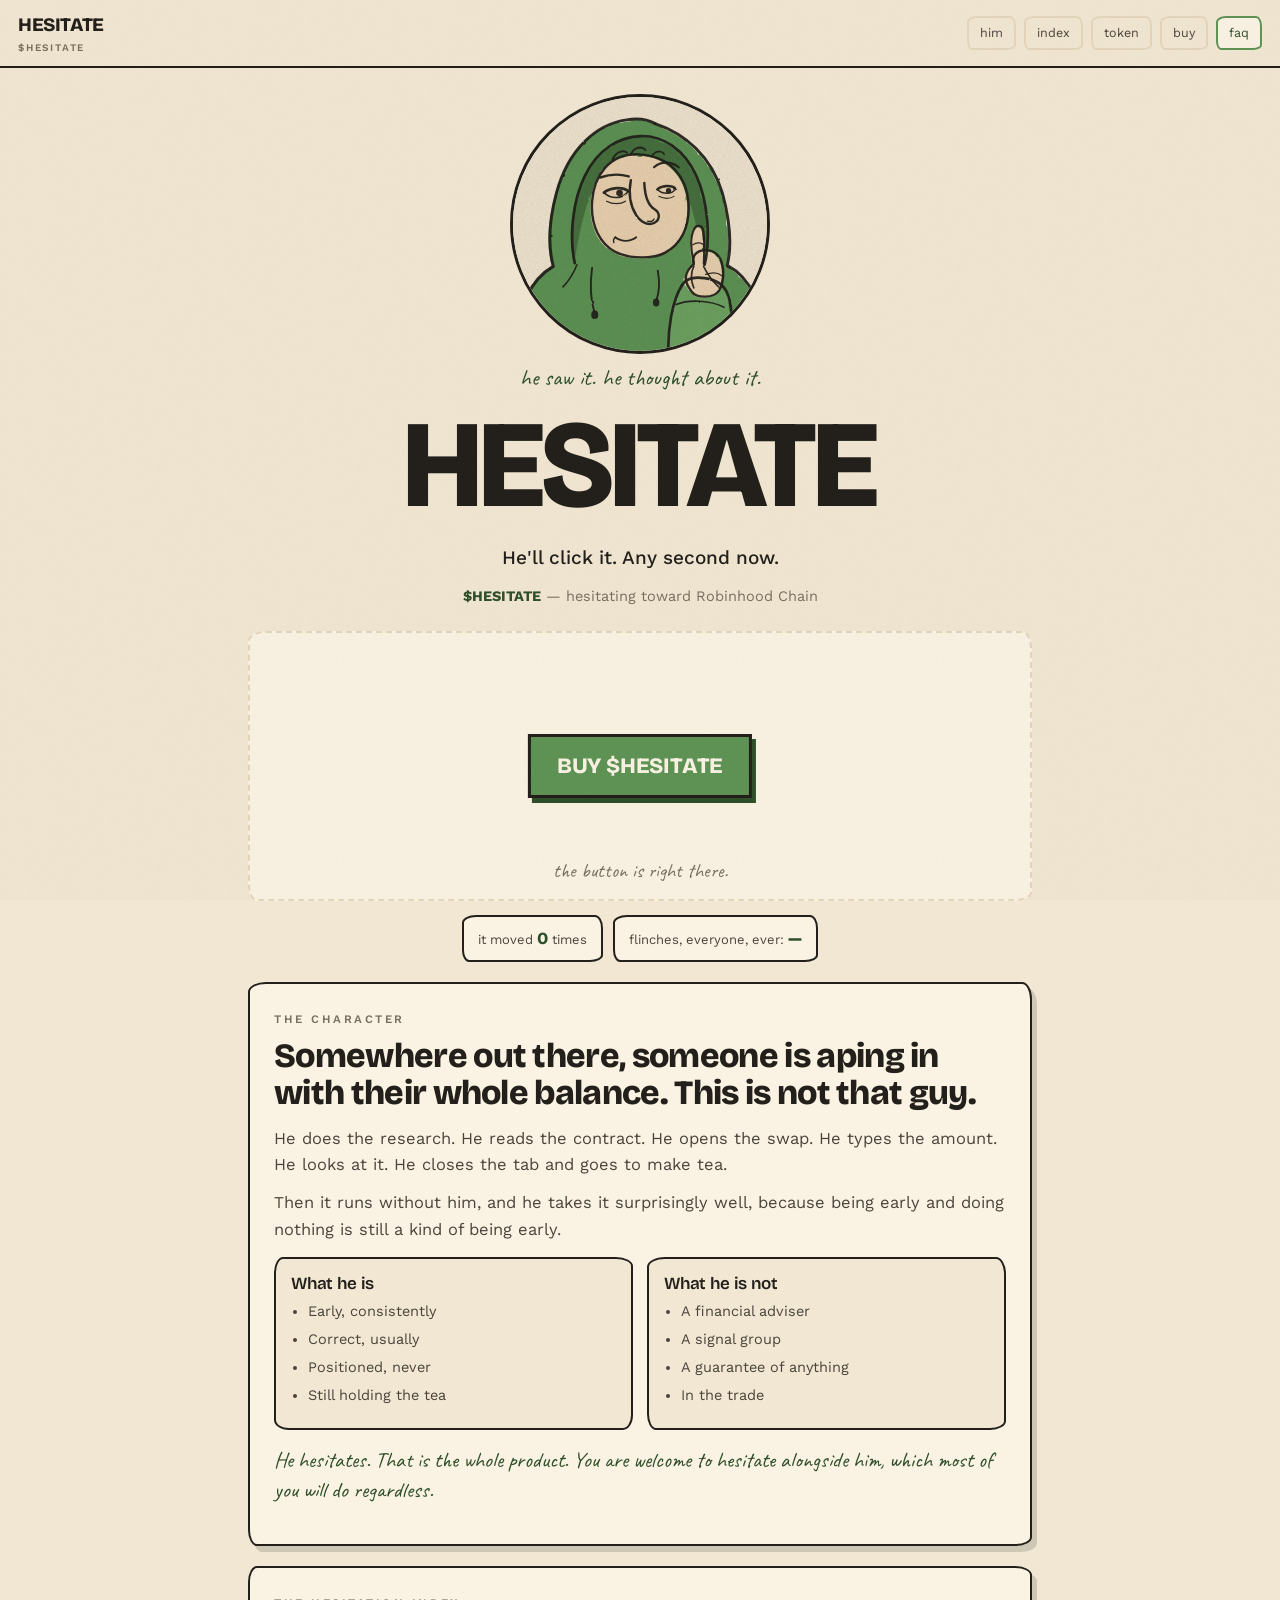
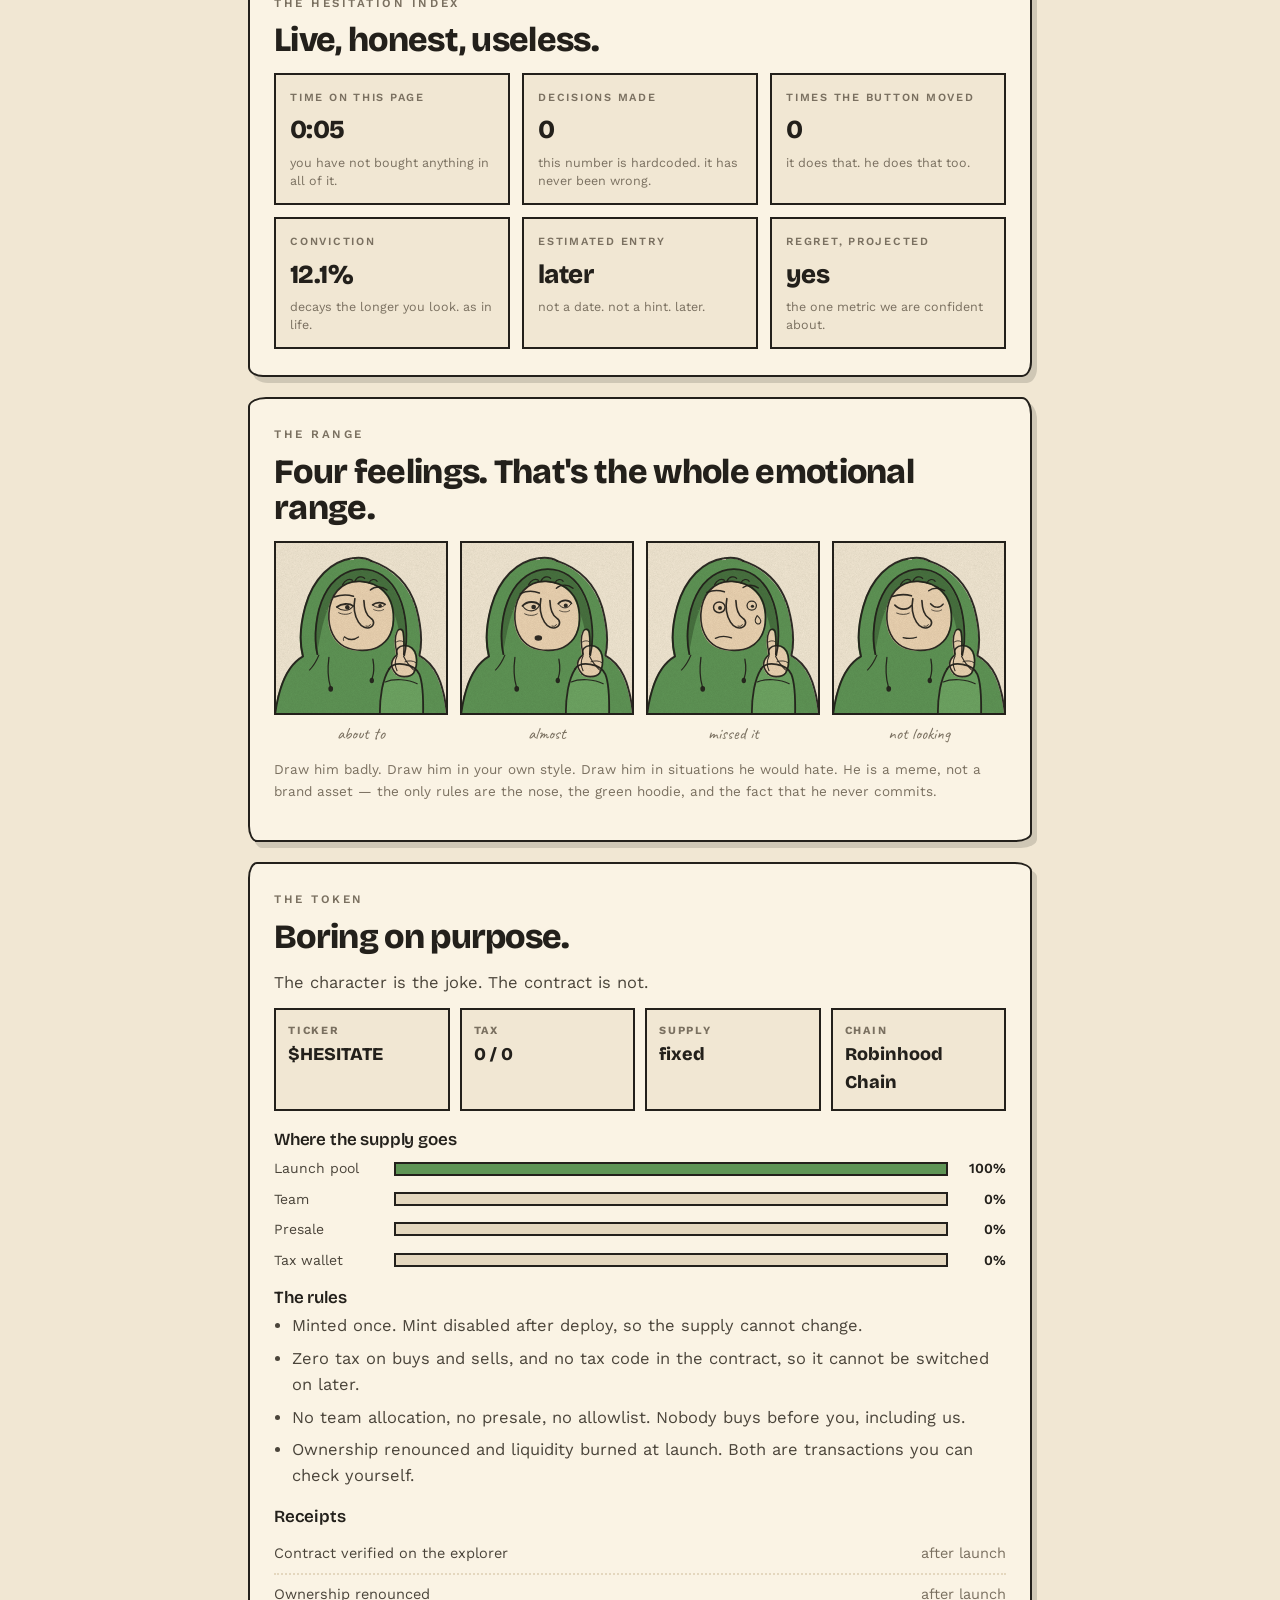
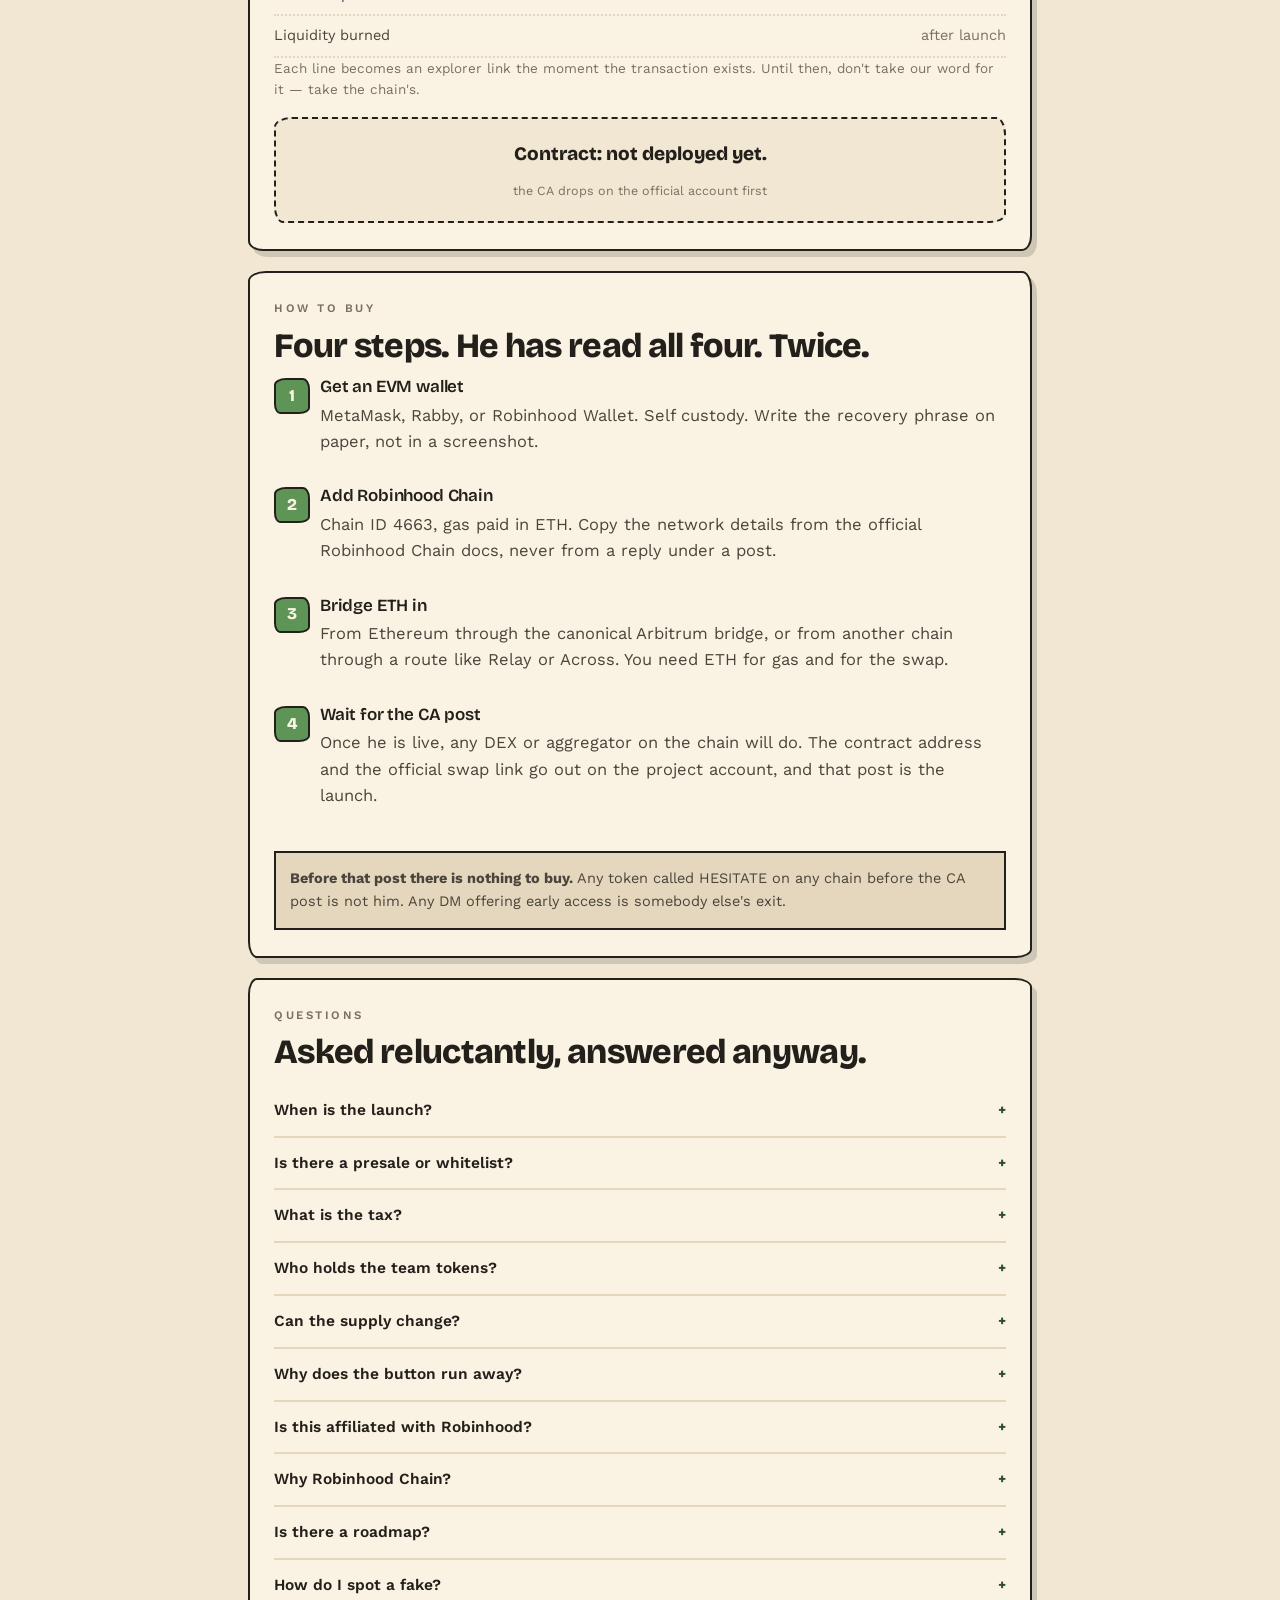
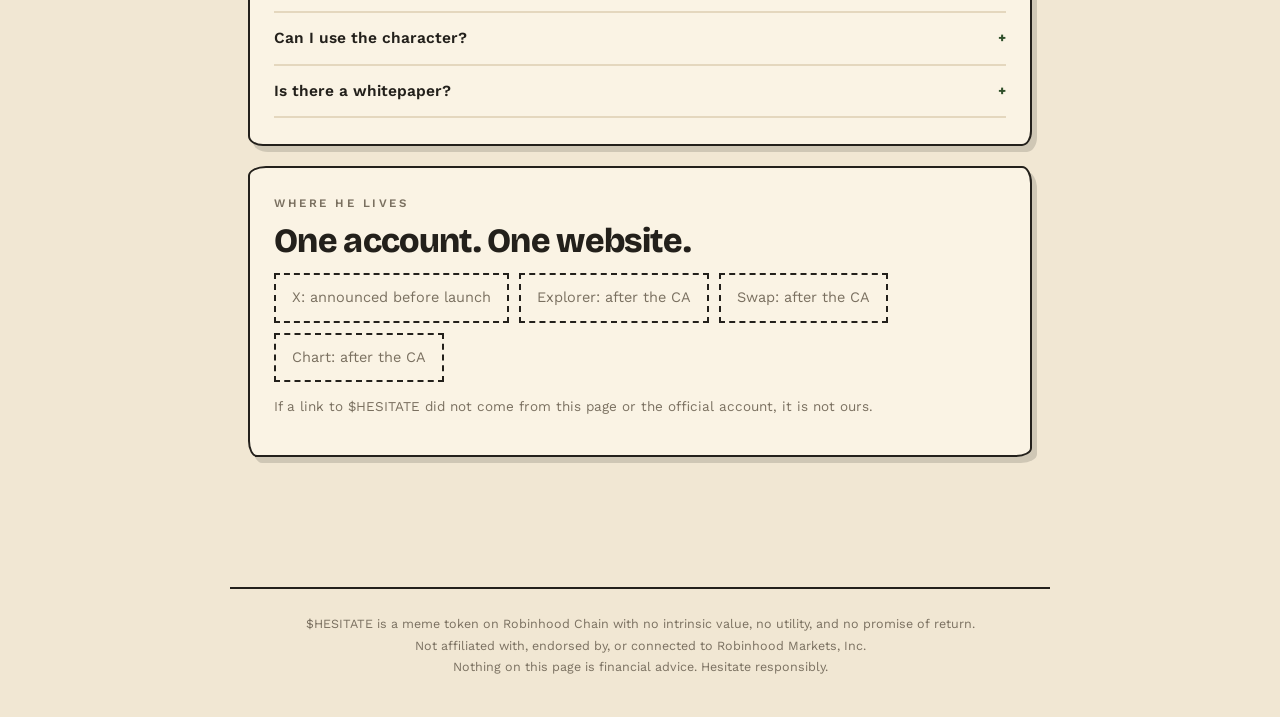
==== hesitate/index.html @ 6f4c3c9c "Add HESITATE: original mascot, visual standard, and site Builds the HESITATE project under hesitate/" ====
<!doctype html>
<html lang="en">
<head>
<meta charset="utf-8">
<meta name="viewport" content="width=device-width,initial-scale=1,viewport-fit=cover">
<title>HESITATE — he'll click it. any second now.</title>
<meta name="description" content="$HESITATE. He saw it. He thought about it. He did not click. A meme token hesitating toward Robinhood Chain. Fixed supply, zero tax, no team wallet.">
<meta property="og:title" content="HESITATE — he'll click it. any second now.">
<meta property="og:description" content="He saw it. He thought about it. He did not click. $HESITATE, hesitating toward Robinhood Chain.">
<meta property="og:type" content="website">
<meta property="og:image" content="og.png">
<meta property="og:image:width" content="1200">
<meta property="og:image:height" content="630">
<meta name="twitter:card" content="summary_large_image">
<meta name="theme-color" content="#F1E7D3">
<link rel="icon" type="image/svg+xml" href="mascot/hesitate-head.svg">
<link rel="preconnect" href="https://fonts.googleapis.com">
<link rel="preconnect" href="https://fonts.gstatic.com" crossorigin>
<link href="https://fonts.googleapis.com/css2?family=Bricolage+Grotesque:opsz,wght@12..96,600;12..96,800&family=Caveat:wght@500;600&family=Work+Sans:ital,wght@0,400;0,500;0,600;1,400&display=swap" rel="stylesheet">
<style>
/* ---- tokens: keep in sync with brand/tokens.css ---- */
:root{
  --paper:#F1E7D3; --paper-2:#FAF3E4; --paper-3:#E4D7BE;
  --ink:#23201B; --ink-2:#4A443A; --ink-3:#7A7060;
  --green:#5E9455; --green-2:#6DA462; --green-d:#47713F; --green-x:#2F4F2A;
  --skin:#EBD3B2;
  --display:'Bricolage Grotesque','Archivo Black',system-ui,sans-serif;
  --body:'Work Sans',system-ui,-apple-system,sans-serif;
  --hand:'Caveat',ui-rounded,cursive;
}
*{box-sizing:border-box}
html{background:var(--paper);scroll-behavior:smooth;overflow-x:clip}
body{margin:0;background:var(--paper);color:var(--ink-2);
  font:16.5px/1.6 var(--body);-webkit-font-smoothing:antialiased;overflow-x:clip;
  -webkit-tap-highlight-color:transparent}

/* the grain. one element, multiply, never in the way. */
.grain{position:fixed;inset:0;z-index:99;pointer-events:none;opacity:.5;mix-blend-mode:multiply;
  background-image:url("data:image/svg+xml,%3Csvg xmlns='http://www.w3.org/2000/svg' width='200' height='200'%3E%3Cfilter id='n'%3E%3CfeTurbulence type='fractalNoise' baseFrequency='.9' numOctaves='4'/%3E%3CfeColorMatrix values='0 0 0 0 .32 0 0 0 0 .26 0 0 0 0 .17 0 0 0 .12 0'/%3E%3C/filter%3E%3Crect width='100%25' height='100%25' filter='url(%23n)'/%3E%3C/svg%3E")}

/* corners are drawn slightly wrong on purpose. */
.wonky{border-radius:18px 10px 16px 9px / 10px 17px 9px 16px}
.wonky-2{border-radius:9px 17px 10px 15px / 16px 9px 15px 10px}

main{max-width:820px;margin:0 auto;padding:0 18px 80px}

h1,h2,h3{font-family:var(--display);color:var(--ink);margin:0;line-height:1.08;font-weight:800}
h1{font-size:clamp(56px,15vw,124px);letter-spacing:-.03em}
h2{font-size:clamp(24px,4.6vw,34px);letter-spacing:-.02em;margin-bottom:14px}
h3{font-size:17px;letter-spacing:-.01em;font-weight:600;margin-bottom:6px}
p{margin:0 0 12px}
a{color:var(--green-x)}

.card{background:var(--paper-2);border:2.5px solid var(--ink);padding:26px 24px;margin:20px 0;
  box-shadow:5px 6px 0 rgba(35,32,27,.16)}
.label{font-family:var(--body);font-size:11.5px;letter-spacing:.22em;text-transform:uppercase;
  color:var(--ink-3);margin:0 0 10px;font-weight:600}
.hand{font-family:var(--hand);font-size:22px;color:var(--green-x);line-height:1.35}
.small{font-size:13.5px;color:var(--ink-3)}

/* ---------- nav ---------- */
.nav{position:sticky;top:0;z-index:50;background:rgba(241,231,211,.93);backdrop-filter:blur(7px);
  border-bottom:2.5px solid var(--ink);display:flex;align-items:center;gap:14px;
  padding:10px 18px;overflow-x:auto;scrollbar-width:none}
.nav::-webkit-scrollbar{display:none}
.brand{font-family:var(--display);font-weight:800;color:var(--ink);text-decoration:none;
  font-size:19px;letter-spacing:-.02em;white-space:nowrap}
.brand small{display:block;font-family:var(--body);font-size:10px;letter-spacing:.18em;color:var(--ink-3);font-weight:600}
.nav .chips{display:flex;gap:8px;margin-left:auto}
.nav .chips a{font-size:12.5px;text-decoration:none;color:var(--ink-2);border:2px solid var(--paper-3);
  padding:5px 11px;white-space:nowrap;border-radius:10px 6px 9px 5px / 6px 10px 5px 9px}
.nav .chips a:hover,.nav .chips a.on{border-color:var(--green);color:var(--green-x);background:var(--paper-2)}

/* ---------- hero ---------- */
.hero{text-align:center;padding-top:26px}
.face{width:min(260px,58vw);height:auto;aspect-ratio:1;margin:0 auto 6px;display:block;
  border:3px solid var(--ink);border-radius:50%;background:var(--paper-2)}
.kicker{font-family:var(--hand);font-size:23px;color:var(--green-x);margin-bottom:2px}
.tagline{font-size:19px;color:var(--ink);margin-top:10px;font-weight:500}
.chain{font-size:14.5px;color:var(--ink-3);margin-top:4px}
.chain b{color:var(--green-x)}

/* ---------- the stage: where the button runs away ---------- */
.stage{position:relative;height:270px;margin:22px 0 4px;border:2.5px dashed var(--paper-3);
  background:var(--paper-2);overflow:hidden;touch-action:manipulation}
.stage.settled{border-style:solid;border-color:var(--green)}
.buy{position:absolute;left:50%;top:50%;transform:translate(-50%,-50%);
  font-family:var(--display);font-weight:800;font-size:clamp(17px,4.4vw,22px);letter-spacing:-.01em;
  background:var(--green);color:var(--paper-2);border:3px solid var(--ink);
  padding:16px 26px;cursor:pointer;white-space:nowrap;
  box-shadow:4px 5px 0 var(--green-x);
  transition:left .19s cubic-bezier(.3,1.5,.5,1),top .19s cubic-bezier(.3,1.5,.5,1),
             transform .19s cubic-bezier(.3,1.5,.5,1),background .2s}
.buy:focus-visible{outline:3px solid var(--ink);outline-offset:4px}
.stage.moved .buy{transform:none}
.buy.tired{background:var(--paper-3);color:var(--ink);box-shadow:4px 5px 0 rgba(35,32,27,.28);cursor:pointer}
.stage .ghost{position:absolute;inset:auto 0 12px;text-align:center;font-family:var(--hand);
  font-size:20px;color:var(--ink-3);pointer-events:none;padding:0 14px}

.payoff{display:none;border:2.5px solid var(--green);background:var(--paper-2);padding:20px;margin-top:14px}
.payoff.on{display:block}
.payoff b{color:var(--green-x)}

.counters{display:flex;flex-wrap:wrap;gap:10px;justify-content:center;margin-top:14px}
.pill{border:2.5px solid var(--ink);background:var(--paper-2);padding:8px 14px;font-size:13px;
  border-radius:14px 8px 13px 7px / 8px 13px 7px 12px}
.pill b{font-family:var(--display);font-weight:800;color:var(--green-x);font-size:17px}

/* ---------- boxes / stats ---------- */
.two{display:grid;grid-template-columns:1fr 1fr;gap:14px;margin-top:14px}
.box{border:2.5px solid var(--ink);background:var(--paper);padding:16px 15px}
.box ul{margin:0;padding-left:17px}
.box li{margin:5px 0;font-size:14.5px}

.stats{display:grid;grid-template-columns:repeat(auto-fit,minmax(190px,1fr));gap:12px;margin-top:14px}
.stat{border:2.5px solid var(--ink);background:var(--paper);padding:14px}
.stat .k{font-size:11px;letter-spacing:.16em;text-transform:uppercase;color:var(--ink-3);font-weight:600}
.stat .v{font-family:var(--display);font-weight:800;font-size:26px;color:var(--ink);margin:3px 0;letter-spacing:-.02em}
.stat .s{font-size:12.5px;color:var(--ink-3);line-height:1.4}

/* ---------- token ---------- */
.facts{display:grid;grid-template-columns:repeat(auto-fit,minmax(150px,1fr));gap:10px;margin:12px 0 20px}
.facts div{border:2.5px solid var(--ink);background:var(--paper);padding:12px}
.facts b{display:block;font-size:11px;letter-spacing:.16em;text-transform:uppercase;color:var(--ink-3)}
.facts span{font-family:var(--display);font-weight:800;color:var(--ink);font-size:18px}
.dist .row{display:grid;grid-template-columns:110px 1fr 48px;align-items:center;gap:10px;margin:8px 0;font-size:14px}
.dist .bar{height:14px;background:var(--paper-3);border:2px solid var(--ink)}
.dist .bar i{display:block;height:100%;background:var(--green)}
.dist .p{text-align:right;font-weight:600;color:var(--ink)}
.rules{margin:0;padding-left:18px}
.rules li{margin:6px 0}
.receipts{list-style:none;margin:8px 0 0;padding:0}
.receipts li{display:flex;justify-content:space-between;gap:12px;border-bottom:2px dotted var(--paper-3);
  padding:8px 0;font-size:14.5px}
.receipts em{font-style:normal;color:var(--ink-3);white-space:nowrap}

.cabox{border:2.5px dashed var(--ink);background:var(--paper);padding:20px;text-align:center;margin-top:16px}
.cabox .big{font-family:var(--display);font-weight:800;font-size:19px;color:var(--ink)}
.cabox .addr{font-family:ui-monospace,monospace;font-size:13px;word-break:break-all;margin-top:8px;display:none}
.cabtns{display:flex;gap:10px;justify-content:center;flex-wrap:wrap;margin-top:14px;display:none}
.mono{font-size:12.5px;color:var(--ink-3);margin-top:12px}

.btn{display:inline-block;border:2.5px solid var(--ink);padding:11px 18px;text-decoration:none;
  font-weight:600;font-size:14.5px;cursor:pointer;font-family:var(--body);
  box-shadow:3px 4px 0 rgba(35,32,27,.2);background:var(--paper-2);color:var(--ink)}
.btn.green{background:var(--green);color:var(--paper-2);box-shadow:3px 4px 0 var(--green-x)}
.btn:active{transform:translate(2px,2px);box-shadow:1px 2px 0 rgba(35,32,27,.2)}

.steps{counter-reset:s;list-style:none;margin:0;padding:0}
.steps li{counter-increment:s;position:relative;padding:0 0 16px 46px;margin-bottom:4px}
.steps li::before{content:counter(s);position:absolute;left:0;top:0;width:32px;height:32px;
  display:grid;place-items:center;background:var(--green);color:var(--paper-2);border:2.5px solid var(--ink);
  font-family:var(--display);font-weight:800;border-radius:12px 7px 11px 6px / 7px 11px 6px 10px}
.warn{border:2.5px solid var(--ink);background:var(--paper-3);padding:14px;font-size:14.5px;margin-top:14px}

details{border-bottom:2px solid var(--paper-3)}
summary{cursor:pointer;padding:13px 0;font-weight:600;color:var(--ink);list-style:none;font-size:15.5px}
summary::-webkit-details-marker{display:none}
summary::after{content:"+";float:right;color:var(--green-x);font-family:var(--display);font-weight:800}
details[open] summary::after{content:"\2013"}
details .a{padding:0 0 14px;font-size:14.5px}
details .a p{margin:0}

.links{display:flex;flex-wrap:wrap;gap:10px;margin-top:12px}
.link{border:2.5px solid var(--ink);background:var(--paper-2);padding:11px 16px;text-decoration:none;
  color:var(--ink);font-weight:600;font-size:14.5px}
.link.soon{border-style:dashed;color:var(--ink-3);font-weight:400}

.gallery{display:grid;grid-template-columns:repeat(auto-fit,minmax(120px,1fr));gap:12px;margin-top:14px}
.gallery figure{margin:0;text-align:center}
.gallery img{width:100%;display:block;border:2.5px solid var(--ink);background:var(--paper-2)}
.gallery figcaption{font-family:var(--hand);font-size:17px;color:var(--ink-3);margin-top:5px}

footer{border-top:2.5px solid var(--ink);padding:24px 18px 40px;text-align:center;
  font-size:12.5px;color:var(--ink-3);line-height:1.7;max-width:820px;margin:30px auto 0}

@media (max-width:560px){
  .two{grid-template-columns:1fr}
  .dist .row{grid-template-columns:88px 1fr 44px;font-size:13px}
  .stage{height:300px}
}
@media (prefers-reduced-motion:reduce){
  .buy{transition:none}
  html{scroll-behavior:auto}
}
</style>
</head>
<body>
<div class="grain" aria-hidden="true"></div>

<nav class="nav" aria-label="sections">
  <a class="brand" href="#top">HESITATE<small>$HESITATE</small></a>
  <div class="chips" id="chips">
    <a href="#him">him</a>
    <a href="#index">index</a>
    <a href="#token">token</a>
    <a href="#howto">buy</a>
    <a href="#faq">faq</a>
  </div>
</nav>

<main>

  <!-- ============ HERO ============ -->
  <section class="hero" id="top">
    <img class="face" id="face" src="mascot/hesitate.svg" width="1000" height="1000"
         alt="HESITATE, a hooded character with a long crooked nose and one finger half-raised">
    <p class="kicker">he saw it. he thought about it.</p>
    <h1>HESITATE</h1>
    <p class="tagline">He'll click it. Any second now.</p>
    <p class="chain"><b>$HESITATE</b> — hesitating toward Robinhood Chain</p>

    <div class="stage wonky" id="stage">
      <button class="buy" id="buy" type="button">BUY $HESITATE</button>
      <div class="ghost" id="ghost">the button is right there.</div>
    </div>

    <div class="counters">
      <div class="pill">it moved <b id="dodges">0</b> times</div>
      <div class="pill">flinches, everyone, ever: <b id="gcount">…</b></div>
    </div>

    <div class="payoff wonky-2" id="payoff">
      <p><b>There. You clicked it.</b></p>
      <p>Nothing happened, because there is nothing to buy yet. The contract does not exist. Neither does the presale, the allowlist, or the person in your DMs.</p>
      <p class="small" style="margin:0">The address drops on <b id="payoffHandle">the official account</b> first, and nowhere before it.</p>
    </div>
  </section>

  <!-- ============ HIM ============ -->
  <section class="card wonky" id="him">
    <p class="label">the character</p>
    <h2>Somewhere out there, someone is aping in with their whole balance. This is not that guy.</h2>
    <p>He does the research. He reads the contract. He opens the swap. He types the amount. He looks at it. He closes the tab and goes to make tea.</p>
    <p>Then it runs without him, and he takes it surprisingly well, because being early and doing nothing is still a kind of being early.</p>

    <div class="two">
      <div class="box wonky-2">
        <h3>What he is</h3>
        <ul>
          <li>Early, consistently</li>
          <li>Correct, usually</li>
          <li>Positioned, never</li>
          <li>Still holding the tea</li>
        </ul>
      </div>
      <div class="box wonky">
        <h3>What he is not</h3>
        <ul>
          <li>A financial adviser</li>
          <li>A signal group</li>
          <li>A guarantee of anything</li>
          <li>In the trade</li>
        </ul>
      </div>
    </div>
    <p class="hand" style="margin-top:16px">He hesitates. That is the whole product. You are welcome to hesitate alongside him, which most of you will do regardless.</p>
  </section>

  <!-- ============ THE INDEX ============ -->
  <section class="card wonky-2" id="index">
    <p class="label">the hesitation index</p>
    <h2>Live, honest, useless.</h2>
    <div class="stats">
      <div class="stat"><div class="k">time on this page</div><div class="v" id="tOn">0:00</div><div class="s">you have not bought anything in all of it.</div></div>
      <div class="stat"><div class="k">decisions made</div><div class="v">0</div><div class="s">this number is hardcoded. it has never been wrong.</div></div>
      <div class="stat"><div class="k">times the button moved</div><div class="v" id="tDodge">0</div><div class="s">it does that. he does that too.</div></div>
      <div class="stat"><div class="k">conviction</div><div class="v" id="tConv">12.4%</div><div class="s">decays the longer you look. as in life.</div></div>
      <div class="stat"><div class="k">estimated entry</div><div class="v">later</div><div class="s">not a date. not a hint. later.</div></div>
      <div class="stat"><div class="k">regret, projected</div><div class="v">yes</div><div class="s">the one metric we are confident about.</div></div>
    </div>
  </section>

  <!-- ============ MOODS ============ -->
  <section class="card wonky" id="moods">
    <p class="label">the range</p>
    <h2>Four feelings. That's the whole emotional range.</h2>
    <div class="gallery">
      <figure><img src="mascot/hesitate.svg" alt="HESITATE, uncertain" loading="lazy"><figcaption>about to</figcaption></figure>
      <figure><img src="mascot/hesitate-almost.svg" alt="HESITATE, almost convinced" loading="lazy"><figcaption>almost</figcaption></figure>
      <figure><img src="mascot/hesitate-missed.svg" alt="HESITATE, having missed it" loading="lazy"><figcaption>missed it</figcaption></figure>
      <figure><img src="mascot/hesitate-shut.svg" alt="HESITATE, refusing to look" loading="lazy"><figcaption>not looking</figcaption></figure>
    </div>
    <p class="small" style="margin-top:12px">Draw him badly. Draw him in your own style. Draw him in situations he would hate. He is a meme, not a brand asset — the only rules are the nose, the green hoodie, and the fact that he never commits.</p>
  </section>

  <!-- ============ TOKEN ============ -->
  <section class="card wonky-2" id="token">
    <p class="label">the token</p>
    <h2>Boring on purpose.</h2>
    <p>The character is the joke. The contract is not.</p>

    <div class="facts">
      <div><b>ticker</b><span>$HESITATE</span></div>
      <div><b>tax</b><span>0 / 0</span></div>
      <div><b>supply</b><span>fixed</span></div>
      <div><b>chain</b><span>Robinhood Chain</span></div>
    </div>

    <h3>Where the supply goes</h3>
    <div class="dist">
      <div class="row"><span class="n">Launch pool</span><div class="bar"><i style="width:100%"></i></div><span class="p">100%</span></div>
      <div class="row"><span class="n">Team</span><div class="bar"><i style="width:0"></i></div><span class="p">0%</span></div>
      <div class="row"><span class="n">Presale</span><div class="bar"><i style="width:0"></i></div><span class="p">0%</span></div>
      <div class="row"><span class="n">Tax wallet</span><div class="bar"><i style="width:0"></i></div><span class="p">0%</span></div>
    </div>

    <h3 style="margin-top:18px">The rules</h3>
    <ul class="rules">
      <li>Minted once. Mint disabled after deploy, so the supply cannot change.</li>
      <li>Zero tax on buys and sells, and no tax code in the contract, so it cannot be switched on later.</li>
      <li>No team allocation, no presale, no allowlist. Nobody buys before you, including us.</li>
      <li>Ownership renounced and liquidity burned at launch. Both are transactions you can check yourself.</li>
    </ul>

    <h3 style="margin-top:18px">Receipts</h3>
    <ul class="receipts">
      <li><span>Contract verified on the explorer</span><em id="rVerify">after launch</em></li>
      <li><span>Ownership renounced</span><em id="rRenounce">after launch</em></li>
      <li><span>Liquidity burned</span><em id="rBurn">after launch</em></li>
    </ul>
    <p class="small">Each line becomes an explorer link the moment the transaction exists. Until then, don't take our word for it — take the chain's.</p>

    <div class="cabox wonky" id="cabox">
      <div class="big" id="caBig">Contract: not deployed yet.</div>
      <div class="addr" id="caAddr"></div>
      <div class="cabtns" id="caBtns">
        <button class="btn" id="copyBtn" type="button">Copy address</button>
        <a class="btn green" id="swapBtn" href="#" target="_blank" rel="noopener">Buy $HESITATE</a>
      </div>
      <div class="mono" id="caNote">the CA drops on the official account first</div>
    </div>
  </section>

  <!-- ============ BUY ============ -->
  <section class="card wonky" id="howto">
    <p class="label">how to buy</p>
    <h2>Four steps. He has read all four. Twice.</h2>
    <ol class="steps">
      <li><h3>Get an EVM wallet</h3><p>MetaMask, Rabby, or Robinhood Wallet. Self custody. Write the recovery phrase on paper, not in a screenshot.</p></li>
      <li><h3>Add Robinhood Chain</h3><p>Chain ID 4663, gas paid in ETH. Copy the network details from the official Robinhood Chain docs, never from a reply under a post.</p></li>
      <li><h3>Bridge ETH in</h3><p>From Ethereum through the canonical Arbitrum bridge, or from another chain through a route like Relay or Across. You need ETH for gas and for the swap.</p></li>
      <li><h3>Wait for the CA post</h3><p>Once he is live, any DEX or aggregator on the chain will do. The contract address and the official swap link go out on the project account, and that post is the launch.</p></li>
    </ol>
    <div class="warn"><b>Before that post there is nothing to buy.</b> Any token called HESITATE on any chain before the CA post is not him. Any DM offering early access is somebody else's exit.</div>
  </section>

  <!-- ============ FAQ ============ -->
  <section class="card wonky-2" id="faq">
    <p class="label">questions</p>
    <h2>Asked reluctantly, answered anyway.</h2>
    <details><summary>When is the launch?</summary><div class="a"><p>No date. The CA post is the launch. Anything with a countdown on it did not come from us.</p></div></details>
    <details><summary>Is there a presale or whitelist?</summary><div class="a"><p>No. The entire supply goes into the launch pool. Nobody gets in before the post, including the people who made him.</p></div></details>
    <details><summary>What is the tax?</summary><div class="a"><p>Zero on buys, zero on sells, and no tax logic in the contract at all — so it cannot be turned on later.</p></div></details>
    <details><summary>Who holds the team tokens?</summary><div class="a"><p>Nobody. There is no team allocation. A wallet labelled "team" is not ours.</p></div></details>
    <details><summary>Can the supply change?</summary><div class="a"><p>No. Minted once, mint disabled, ownership renounced at launch. Nobody can add, freeze, or claw back tokens afterwards.</p></div></details>
    <details><summary>Why does the button run away?</summary><div class="a"><p>Because that is the joke, and because it is the only honest buy button on the internet right now — there is genuinely nothing behind it yet. Chase it seven times and it gives up.</p></div></details>
    <details><summary>Is this affiliated with Robinhood?</summary><div class="a"><p>No. $HESITATE is a meme token deployed on Robinhood Chain by people who are not Robinhood. The chain is public and anyone can deploy on it. No endorsement, no partnership, no connection.</p></div></details>
    <details><summary>Why Robinhood Chain?</summary><div class="a"><p>It is an Ethereum Layer 2 built with Arbitrum technology, gas is paid in ETH, fees are low, and mainnet has been live since July 2026. Cheap enough to hesitate on repeatedly.</p></div></details>
    <details><summary>Is there a roadmap?</summary><div class="a"><p>No phases, no milestones, no dates. Committing to a roadmap would be out of character.</p></div></details>
    <details><summary>How do I spot a fake?</summary><div class="a"><p>The real CA comes from the project account and nowhere else. Different account, DM, Telegram admin, early link, launch date — all fake.</p></div></details>
    <details><summary>Can I use the character?</summary><div class="a"><p>Yes. Redraw him, meme him, put him in your own art. He is meant to be copied badly. The source files are in the repo.</p></div></details>
    <details><summary>Is there a whitepaper?</summary><div class="a"><p>He started one. It is still open in a tab.</p></div></details>
  </section>

  <!-- ============ LINKS ============ -->
  <section class="card wonky" id="links">
    <p class="label">where he lives</p>
    <h2>One account. One website.</h2>
    <div class="links" id="linkRow">
      <span class="link soon" id="xLink">X: announced before launch</span>
      <span class="link soon">Explorer: after the CA</span>
      <span class="link soon">Swap: after the CA</span>
      <span class="link soon" id="chartLink">Chart: after the CA</span>
    </div>
    <p class="small" style="margin-top:14px">If a link to $HESITATE did not come from this page or the official account, it is not ours.</p>
  </section>

</main>

<footer>
  $HESITATE is a meme token on Robinhood Chain with no intrinsic value, no utility, and no promise of return.<br>
  Not affiliated with, endorsed by, or connected to Robinhood Markets, Inc.<br>
  Nothing on this page is financial advice. Hesitate responsibly.
</footer>

<script>
(function(){
  /* ------------------------------------------------------------------
     CONFIG — the only block you edit at launch.
     Fill in `handle` before deploying, and `ca` the moment it exists.
     Everything else on the page unlocks itself from these values.
  ------------------------------------------------------------------ */
  var CONFIG = {
    handle:   '',   // e.g. 'hesitatecoin' — no @. leave '' and the page says "announced before launch"
    ca:       '',   // contract address after deploy
    swap:     '',   // official swap link
    explorer: '',   // explorer link for the contract
    chart:    '',   // dexscreener / chart link
    verifyTx: '', renounceTx: '', burnTx: ''
  };

  var $ = function(id){ return document.getElementById(id); };
  var reduce = window.matchMedia('(prefers-reduced-motion: reduce)').matches;

  /* ---------------- the button that will not be clicked ---------------- */
  var stage = $('stage'), buy = $('buy'), ghost = $('ghost'), face = $('face');
  var dodges = 0, MAX = 7, settled = false;

  var LINES = [
    'the button is right there.',
    'hm.',
    'that is not supposed to happen.',
    'try again. slower this time.',
    'he does this too, for the record.',
    'you have now hesitated more than he has.',
    'one more.',
    'fine. it is yours.'
  ];
  var FACES = ['mascot/hesitate.svg','mascot/hesitate-almost.svg','mascot/hesitate-missed.svg','mascot/hesitate-shut.svg'];
  FACES.forEach(function(src){ var i = new Image(); i.src = src; });

  function faceFor(n){
    if (settled) return FACES[3];
    if (n >= 6) return FACES[2];
    if (n >= 3) return FACES[1];
    return FACES[0];
  }

  function dodge(){
    if (settled) return;
    dodges++;
    stage.classList.add('moved');

    var pad = 8;
    var w = stage.clientWidth, h = stage.clientHeight;
    var bw = buy.offsetWidth, bh = buy.offsetHeight;
    var maxX = Math.max(pad, w - bw - pad), maxY = Math.max(pad, h - bh - pad);
    var cx = buy.offsetLeft, cy = buy.offsetTop;
    var nx, ny, far = Math.min(w, h) * 0.4, tries = 0;
    do {
      nx = pad + Math.random() * (maxX - pad);
      ny = pad + Math.random() * (maxY - pad);
    } while (Math.hypot(nx - cx, ny - cy) < far && ++tries < 24);
    buy.style.left = nx + 'px';
    buy.style.top  = ny + 'px';

    $('dodges').textContent = dodges;
    $('tDodge').textContent = dodges;
    ghost.textContent = LINES[Math.min(dodges, LINES.length - 1)];
    face.src = faceFor(dodges);
    bumpGlobal();

    if (dodges >= MAX) settle();
  }

  function settle(){
    settled = true;
    stage.classList.add('settled');
    buy.classList.add('tired');
    buy.textContent = '…fine. BUY $HESITATE';
    ghost.textContent = LINES[LINES.length - 1];
    face.src = faceFor(dodges);
  }

  function reveal(){
    settle();
    $('payoff').classList.add('on');
  }

  // desktop: it flinches when the pointer gets close
  stage.addEventListener('pointermove', function(e){
    if (settled || reduce || e.pointerType !== 'mouse') return;
    var r = buy.getBoundingClientRect(), s = stage.getBoundingClientRect();
    var bx = r.left + r.width / 2 - s.left, by = r.top + r.height / 2 - s.top;
    var px = e.clientX - s.left, py = e.clientY - s.top;
    if (Math.hypot(px - bx, py - by) < Math.max(r.width, r.height) * 0.75) dodge();
  });

  // touch: it moves out from under the finger before the tap lands
  buy.addEventListener('pointerdown', function(e){
    if (settled || reduce || e.pointerType === 'mouse') return;
    e.preventDefault();
    dodge();
  });

  // a real click only ever happens once it has given up
  buy.addEventListener('click', function(){ reveal(); });

  // keyboard and reduced-motion users skip the game entirely. same payoff.
  buy.addEventListener('keydown', function(e){
    if (e.key === 'Enter' || e.key === ' ') { e.preventDefault(); reveal(); }
  });
  if (reduce) ghost.textContent = 'it would normally run away. press it.';

  /* ---------------- the hesitation index ---------------- */
  var t0 = Date.now();
  setInterval(function(){
    var s = Math.floor((Date.now() - t0) / 1000);
    $('tOn').textContent = Math.floor(s / 60) + ':' + ('0' + (s % 60)).slice(-2);
    // conviction decays with every second you spend not deciding
    $('tConv').textContent = (12.4 * Math.pow(0.995, s)).toFixed(1) + '%';
  }, 1000);

  /* ---------------- global flinch counter ----------------
     Same public counter service the sibling site uses. If it is unreachable
     the pill just stays quiet — nothing on the page depends on it.        */
  var CB = 'https://abacus.jasoncameron.dev',
      GET = CB + '/get/hesitatecoin/flinches',
      HIT = CB + '/hit/hesitatecoin/flinches';
  var gEl = $('gcount'), budget = 3;
  function read(r){ return r.json().then(function(j){
    return j.count !== undefined ? j.count : (j.value !== undefined ? j.value : (j.data && j.data.count));
  }); }
  function show(t){ if (t >= 0) gEl.textContent = Number(t).toLocaleString(); }
  function pull(){ fetch(GET).then(read).then(show).catch(function(){ gEl.textContent = '—'; }); }
  function bumpGlobal(){ if (budget-- <= 0) return; fetch(HIT).then(read).then(show).catch(function(){}); }
  setInterval(function(){ budget = 3; }, 1000);
  setInterval(pull, 15000);
  pull();

  /* ---------------- launch config ---------------- */
  function asLink(el, url, text){
    if (!url || !el) return;
    var a = document.createElement('a');
    a.href = url; a.target = '_blank'; a.rel = 'noopener';
    a.className = el.className.replace(' soon', '');
    a.textContent = text; a.id = el.id;
    el.replaceWith(a);
  }

  if (CONFIG.handle) {
    var h = '@' + CONFIG.handle, url = 'https://x.com/' + CONFIG.handle;
    $('payoffHandle').textContent = h;
    $('caNote').textContent = 'the CA drops on ' + h + ' first';
    asLink($('xLink'), url, 'X: ' + h);
  }

  if (CONFIG.ca) {
    $('caBig').textContent = 'Contract address';
    var addr = $('caAddr');
    addr.textContent = CONFIG.ca;
    addr.style.display = 'block';
    $('caBtns').style.display = 'flex';
    $('copyBtn').addEventListener('click', function(){
      navigator.clipboard.writeText(CONFIG.ca).then(function(){
        $('copyBtn').textContent = 'copied.';
        setTimeout(function(){ $('copyBtn').textContent = 'Copy address'; }, 1600);
      });
    });
    if (CONFIG.swap) $('swapBtn').href = CONFIG.swap; else $('swapBtn').remove();
  }
  asLink($('chartLink'), CONFIG.chart, 'Chart');
  [['rVerify', CONFIG.verifyTx], ['rRenounce', CONFIG.renounceTx], ['rBurn', CONFIG.burnTx]]
    .forEach(function(pair){
      if (!pair[1]) return;
      var el = $(pair[0]);
      el.innerHTML = '<a href="' + pair[1] + '" target="_blank" rel="noopener">verify</a>';
    });

  /* ---------------- nav highlight ---------------- */
  if ('IntersectionObserver' in window) {
    var chips = [].slice.call(document.querySelectorAll('#chips a'));
    var map = {};
    chips.forEach(function(a){ map[a.getAttribute('href').slice(1)] = a; });
    var io = new IntersectionObserver(function(entries){
      entries.forEach(function(en){
        if (!en.isIntersecting) return;
        chips.forEach(function(a){ a.classList.remove('on'); });
        if (map[en.target.id]) map[en.target.id].classList.add('on');
      });
    }, { rootMargin: '-45% 0px -50% 0px' });
    Object.keys(map).forEach(function(id){
      var el = document.getElementById(id);
      if (el) io.observe(el);
    });
  }
})();
</script>
</body>
</html>
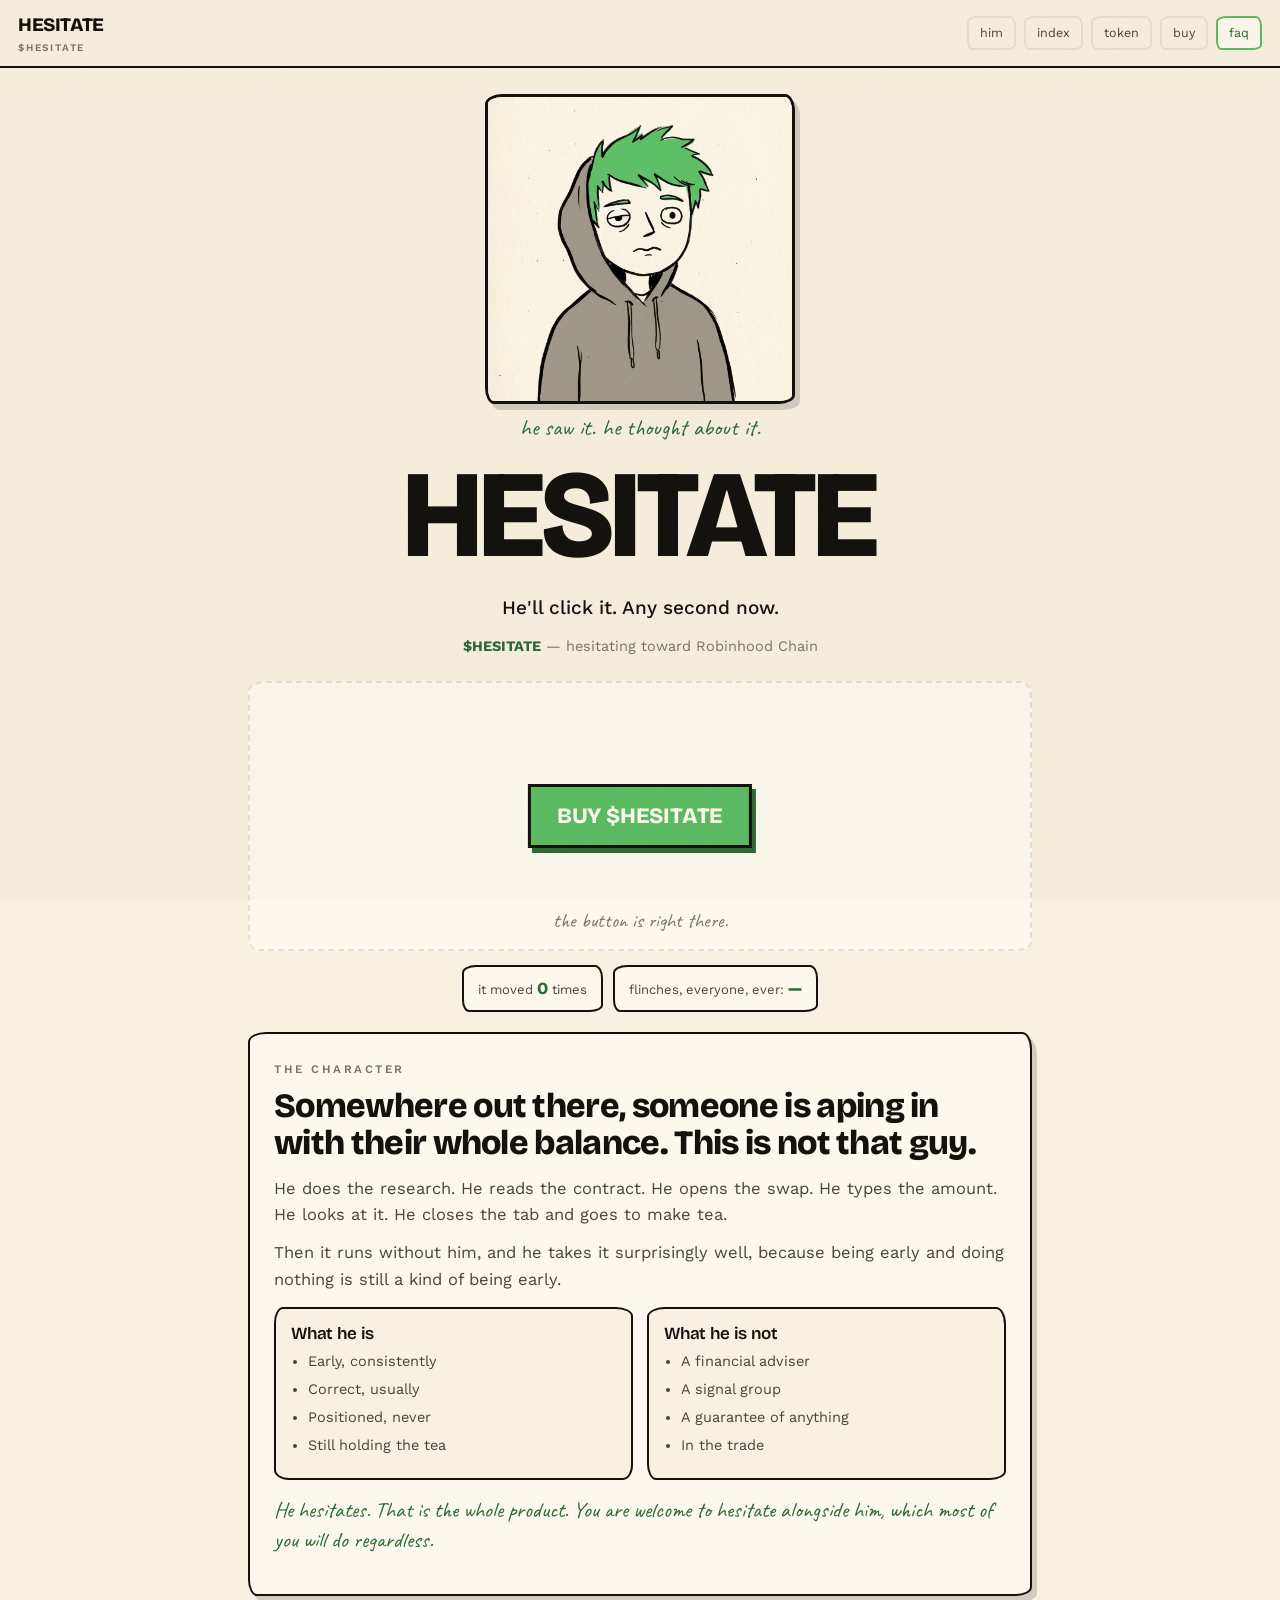
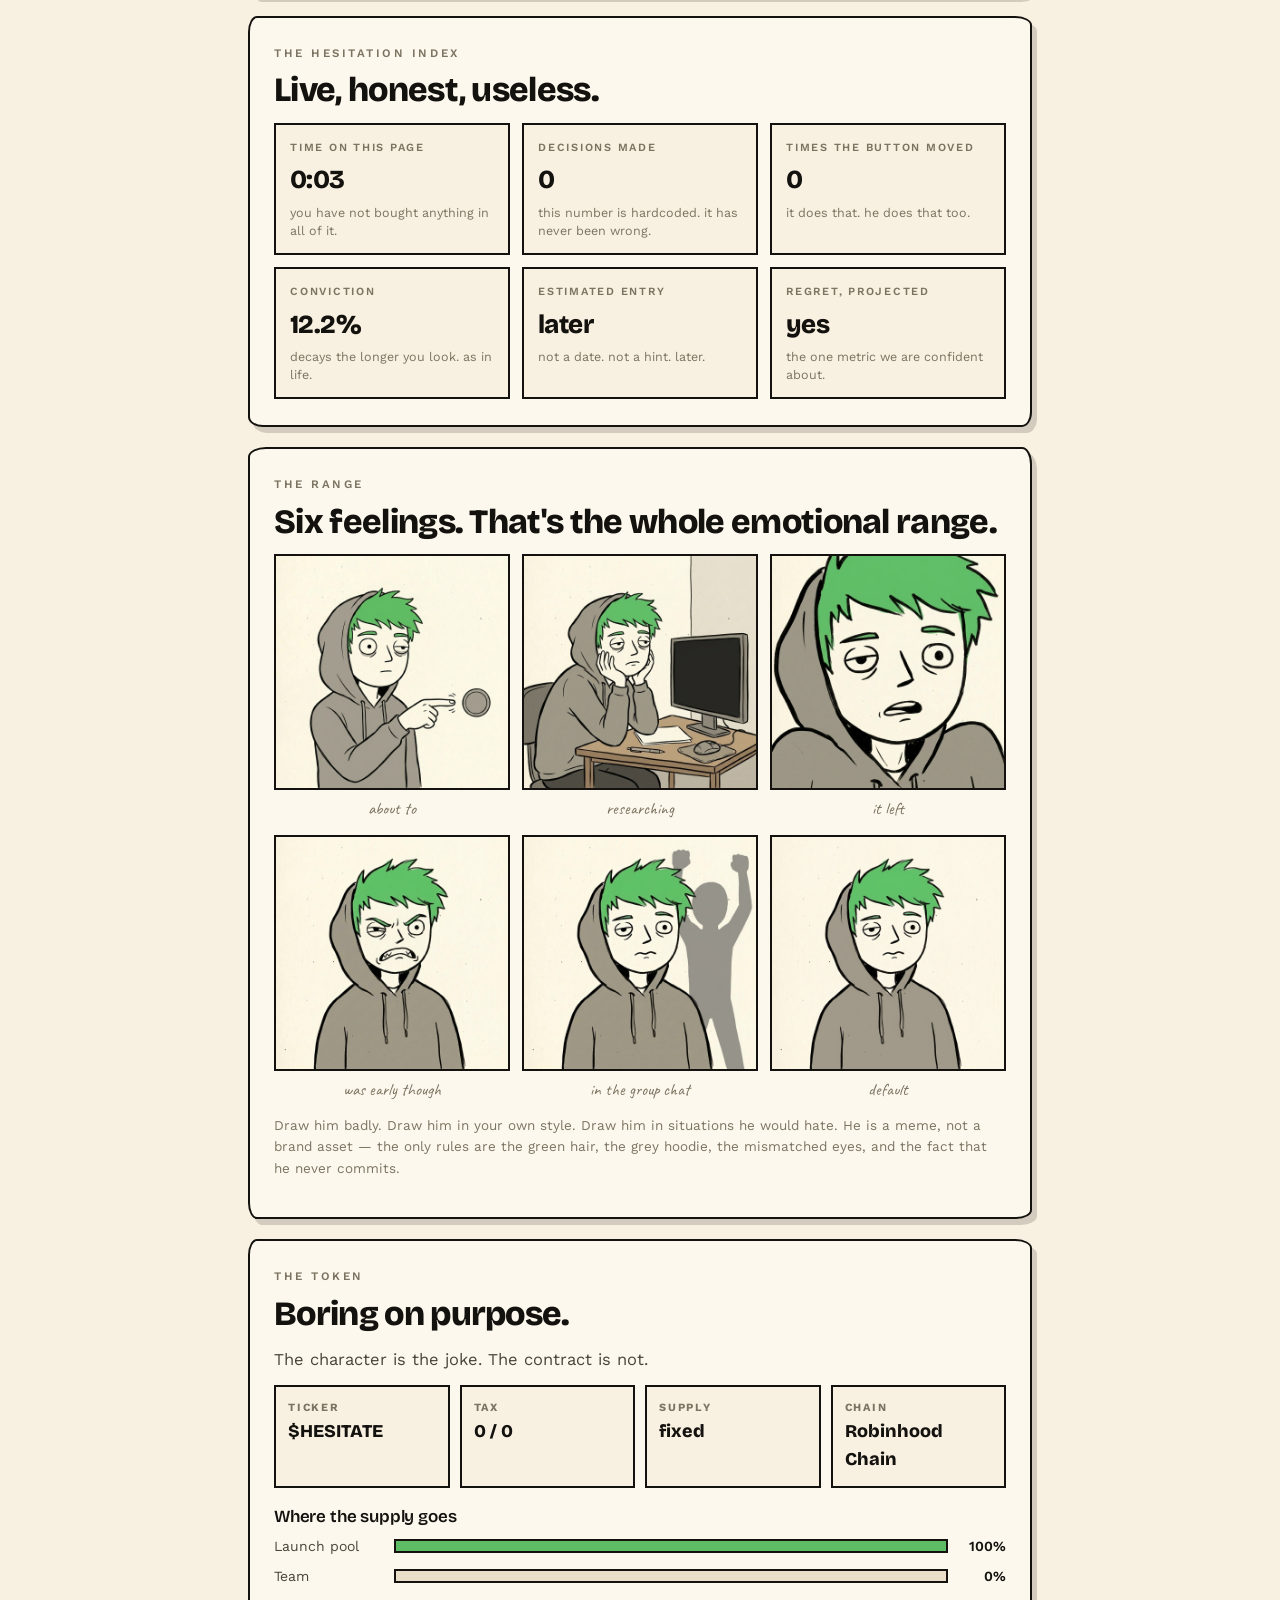
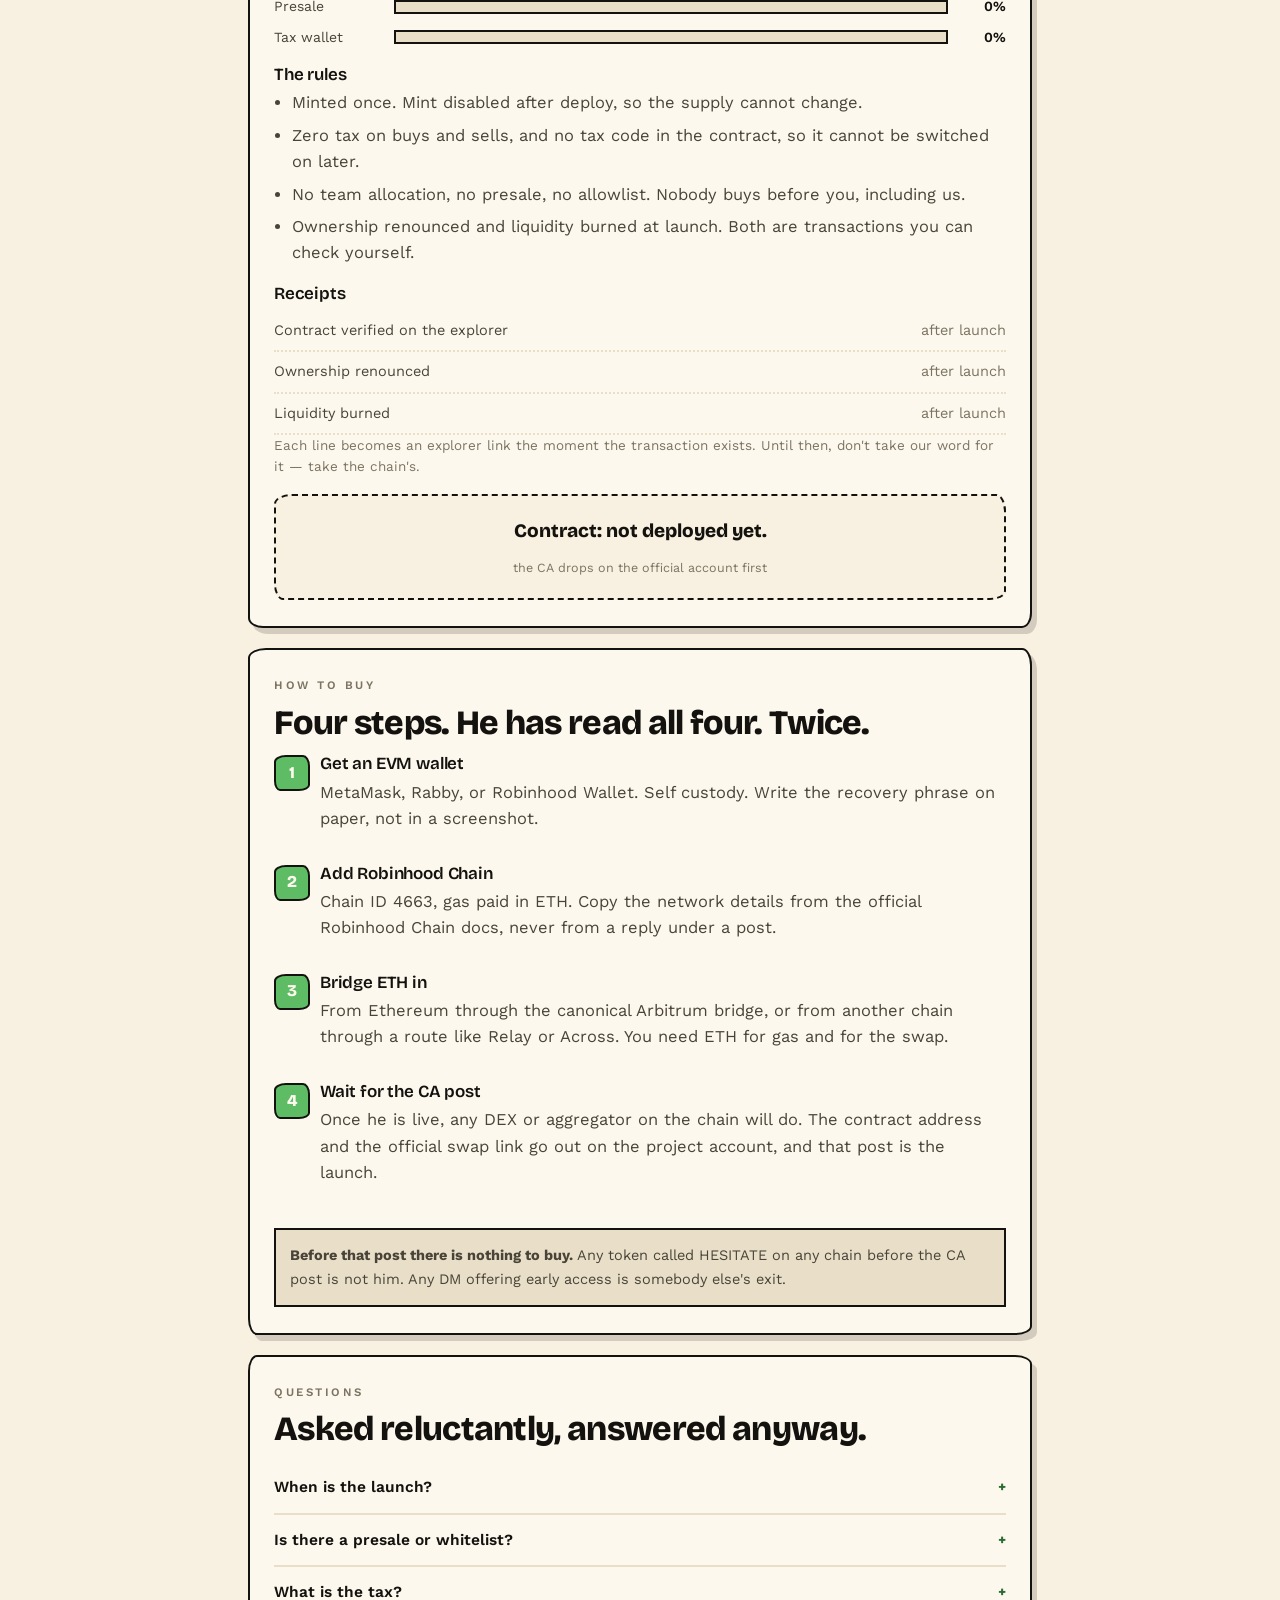
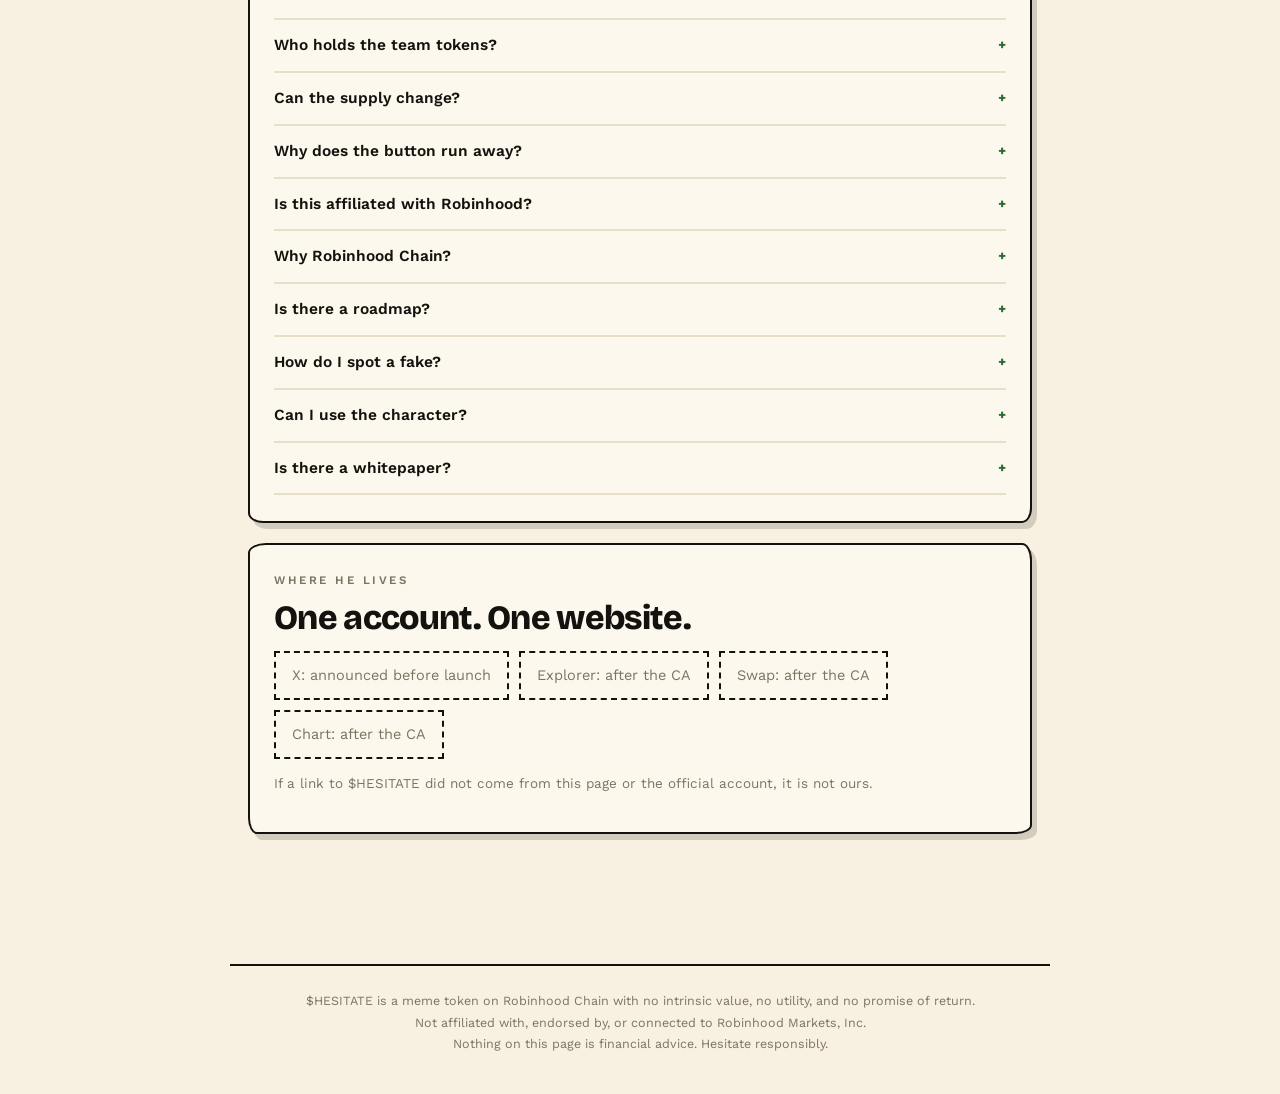
==== commit 2d55e0f8: "Adopt the real artwork as canon; add launch kit The six drawings supplied by the author replace the " ====
--- a/hesitate/index.html
+++ b/hesitate/index.html
@@ -9,21 +9,23 @@
 <meta property="og:description" content="He saw it. He thought about it. He did not click. $HESITATE, hesitating toward Robinhood Chain.">
 <meta property="og:type" content="website">
 <meta property="og:image" content="og.png">
+<meta name="twitter:image" content="og.png">
 <meta property="og:image:width" content="1200">
 <meta property="og:image:height" content="630">
 <meta name="twitter:card" content="summary_large_image">
-<meta name="theme-color" content="#F1E7D3">
-<link rel="icon" type="image/svg+xml" href="mascot/hesitate-head.svg">
+<meta name="theme-color" content="#F8F0E0">
+<link rel="icon" type="image/png" href="social/icon.png">
+<link rel="apple-touch-icon" href="social/icon.png">
 <link rel="preconnect" href="https://fonts.googleapis.com">
 <link rel="preconnect" href="https://fonts.gstatic.com" crossorigin>
 <link href="https://fonts.googleapis.com/css2?family=Bricolage+Grotesque:opsz,wght@12..96,600;12..96,800&family=Caveat:wght@500;600&family=Work+Sans:ital,wght@0,400;0,500;0,600;1,400&display=swap" rel="stylesheet">
 <style>
 /* ---- tokens: keep in sync with brand/tokens.css ---- */
 :root{
-  --paper:#F1E7D3; --paper-2:#FAF3E4; --paper-3:#E4D7BE;
-  --ink:#23201B; --ink-2:#4A443A; --ink-3:#7A7060;
-  --green:#5E9455; --green-2:#6DA462; --green-d:#47713F; --green-x:#2F4F2A;
-  --skin:#EBD3B2;
+  --paper:#F8F0E0; --paper-2:#FCF8ED; --paper-3:#E9DFC9;
+  --ink:#14120F; --ink-2:#4A4438; --ink-3:#7C7462;
+  --green:#5DBC64; --green-d:#3F8E48; --green-x:#2C6B34;
+  --grey:#9C9482; --grey-d:#7E7768;
   --display:'Bricolage Grotesque','Archivo Black',system-ui,sans-serif;
   --body:'Work Sans',system-ui,-apple-system,sans-serif;
   --hand:'Caveat',ui-rounded,cursive;
@@ -52,14 +54,14 @@
 a{color:var(--green-x)}
 
 .card{background:var(--paper-2);border:2.5px solid var(--ink);padding:26px 24px;margin:20px 0;
-  box-shadow:5px 6px 0 rgba(35,32,27,.16)}
+  box-shadow:5px 6px 0 rgba(20,18,15,.16)}
 .label{font-family:var(--body);font-size:11.5px;letter-spacing:.22em;text-transform:uppercase;
   color:var(--ink-3);margin:0 0 10px;font-weight:600}
 .hand{font-family:var(--hand);font-size:22px;color:var(--green-x);line-height:1.35}
 .small{font-size:13.5px;color:var(--ink-3)}
 
 /* ---------- nav ---------- */
-.nav{position:sticky;top:0;z-index:50;background:rgba(241,231,211,.93);backdrop-filter:blur(7px);
+.nav{position:sticky;top:0;z-index:50;background:rgba(248,240,224,.93);backdrop-filter:blur(7px);
   border-bottom:2.5px solid var(--ink);display:flex;align-items:center;gap:14px;
   padding:10px 18px;overflow-x:auto;scrollbar-width:none}
 .nav::-webkit-scrollbar{display:none}
@@ -73,8 +75,10 @@
 
 /* ---------- hero ---------- */
 .hero{text-align:center;padding-top:26px}
-.face{width:min(260px,58vw);height:auto;aspect-ratio:1;margin:0 auto 6px;display:block;
-  border:3px solid var(--ink);border-radius:50%;background:var(--paper-2)}
+.face{width:min(310px,68vw);height:auto;aspect-ratio:1;margin:0 auto 6px;display:block;
+  border:3px solid var(--ink);background:var(--paper-2);
+  border-radius:18px 10px 16px 9px / 10px 17px 9px 16px;
+  box-shadow:5px 6px 0 rgba(20,18,15,.16)}
 .kicker{font-family:var(--hand);font-size:23px;color:var(--green-x);margin-bottom:2px}
 .tagline{font-size:19px;color:var(--ink);margin-top:10px;font-weight:500}
 .chain{font-size:14.5px;color:var(--ink-3);margin-top:4px}
@@ -93,7 +97,7 @@
              transform .19s cubic-bezier(.3,1.5,.5,1),background .2s}
 .buy:focus-visible{outline:3px solid var(--ink);outline-offset:4px}
 .stage.moved .buy{transform:none}
-.buy.tired{background:var(--paper-3);color:var(--ink);box-shadow:4px 5px 0 rgba(35,32,27,.28);cursor:pointer}
+.buy.tired{background:var(--paper-3);color:var(--ink);box-shadow:4px 5px 0 rgba(20,18,15,.28);cursor:pointer}
 .stage .ghost{position:absolute;inset:auto 0 12px;text-align:center;font-family:var(--hand);
   font-size:20px;color:var(--ink-3);pointer-events:none;padding:0 14px}
 
@@ -142,9 +146,9 @@
 
 .btn{display:inline-block;border:2.5px solid var(--ink);padding:11px 18px;text-decoration:none;
   font-weight:600;font-size:14.5px;cursor:pointer;font-family:var(--body);
-  box-shadow:3px 4px 0 rgba(35,32,27,.2);background:var(--paper-2);color:var(--ink)}
+  box-shadow:3px 4px 0 rgba(20,18,15,.2);background:var(--paper-2);color:var(--ink)}
 .btn.green{background:var(--green);color:var(--paper-2);box-shadow:3px 4px 0 var(--green-x)}
-.btn:active{transform:translate(2px,2px);box-shadow:1px 2px 0 rgba(35,32,27,.2)}
+.btn:active{transform:translate(2px,2px);box-shadow:1px 2px 0 rgba(20,18,15,.2)}
 
 .steps{counter-reset:s;list-style:none;margin:0;padding:0}
 .steps li{counter-increment:s;position:relative;padding:0 0 16px 46px;margin-bottom:4px}
@@ -166,7 +170,7 @@
   color:var(--ink);font-weight:600;font-size:14.5px}
 .link.soon{border-style:dashed;color:var(--ink-3);font-weight:400}
 
-.gallery{display:grid;grid-template-columns:repeat(auto-fit,minmax(120px,1fr));gap:12px;margin-top:14px}
+.gallery{display:grid;grid-template-columns:repeat(3,1fr);gap:12px;margin-top:14px}
 .gallery figure{margin:0;text-align:center}
 .gallery img{width:100%;display:block;border:2.5px solid var(--ink);background:var(--paper-2)}
 .gallery figcaption{font-family:var(--hand);font-size:17px;color:var(--ink-3);margin-top:5px}
@@ -176,6 +180,7 @@
 
 @media (max-width:560px){
   .two{grid-template-columns:1fr}
+  .gallery{grid-template-columns:repeat(2,1fr)}
   .dist .row{grid-template-columns:88px 1fr 44px;font-size:13px}
   .stage{height:300px}
 }
@@ -203,8 +208,8 @@
 
   <!-- ============ HERO ============ -->
   <section class="hero" id="top">
-    <img class="face" id="face" src="mascot/hesitate.svg" width="1000" height="1000"
-         alt="HESITATE, a hooded character with a long crooked nose and one finger half-raised">
+    <img class="face" id="face" src="art/idle.jpg" width="1024" height="1024"
+         alt="HESITATE, a tired guy in a grey hoodie with green hair and mismatched eyes">
     <p class="kicker">he saw it. he thought about it.</p>
     <h1>HESITATE</h1>
     <p class="tagline">He'll click it. Any second now.</p>
@@ -274,14 +279,16 @@
   <!-- ============ MOODS ============ -->
   <section class="card wonky" id="moods">
     <p class="label">the range</p>
-    <h2>Four feelings. That's the whole emotional range.</h2>
+    <h2>Six feelings. That's the whole emotional range.</h2>
     <div class="gallery">
-      <figure><img src="mascot/hesitate.svg" alt="HESITATE, uncertain" loading="lazy"><figcaption>about to</figcaption></figure>
-      <figure><img src="mascot/hesitate-almost.svg" alt="HESITATE, almost convinced" loading="lazy"><figcaption>almost</figcaption></figure>
-      <figure><img src="mascot/hesitate-missed.svg" alt="HESITATE, having missed it" loading="lazy"><figcaption>missed it</figcaption></figure>
-      <figure><img src="mascot/hesitate-shut.svg" alt="HESITATE, refusing to look" loading="lazy"><figcaption>not looking</figcaption></figure>
-    </div>
-    <p class="small" style="margin-top:12px">Draw him badly. Draw him in your own style. Draw him in situations he would hate. He is a meme, not a brand asset — the only rules are the nose, the green hoodie, and the fact that he never commits.</p>
+      <figure><img src="art/hover.jpg" alt="HESITATE pointing at a button" loading="lazy"><figcaption>about to</figcaption></figure>
+      <figure><img src="art/waiting.jpg" alt="HESITATE at a desk" loading="lazy"><figcaption>researching</figcaption></figure>
+      <figure><img src="art/missed.jpg" alt="HESITATE, mouth open" loading="lazy"><figcaption>it left</figcaption></figure>
+      <figure><img src="art/cope.jpg" alt="HESITATE, annoyed" loading="lazy"><figcaption>was early though</figcaption></figure>
+      <figure><img src="art/shadow.jpg" alt="HESITATE with a shadow raising a fist" loading="lazy"><figcaption>in the group chat</figcaption></figure>
+      <figure><img src="art/idle.jpg" alt="HESITATE, neutral" loading="lazy"><figcaption>default</figcaption></figure>
+    </div>
+    <p class="small" style="margin-top:12px">Draw him badly. Draw him in your own style. Draw him in situations he would hate. He is a meme, not a brand asset — the only rules are the green hair, the grey hoodie, the mismatched eyes, and the fact that he never commits.</p>
   </section>
 
   <!-- ============ TOKEN ============ -->
@@ -417,7 +424,7 @@
     'one more.',
     'fine. it is yours.'
   ];
-  var FACES = ['mascot/hesitate.svg','mascot/hesitate-almost.svg','mascot/hesitate-missed.svg','mascot/hesitate-shut.svg'];
+  var FACES = ['art/idle.jpg','art/hover.jpg','art/missed.jpg','art/cope.jpg'];
   FACES.forEach(function(src){ var i = new Image(); i.src = src; });
 
   function faceFor(n){
@@ -435,7 +442,8 @@
     var pad = 8;
     var w = stage.clientWidth, h = stage.clientHeight;
     var bw = buy.offsetWidth, bh = buy.offsetHeight;
-    var maxX = Math.max(pad, w - bw - pad), maxY = Math.max(pad, h - bh - pad);
+    // keep clear of the caption line that sits along the bottom of the stage
+    var maxX = Math.max(pad, w - bw - pad), maxY = Math.max(pad, h - bh - pad - 46);
     var cx = buy.offsetLeft, cy = buy.offsetTop;
     var nx, ny, far = Math.min(w, h) * 0.4, tries = 0;
     do {
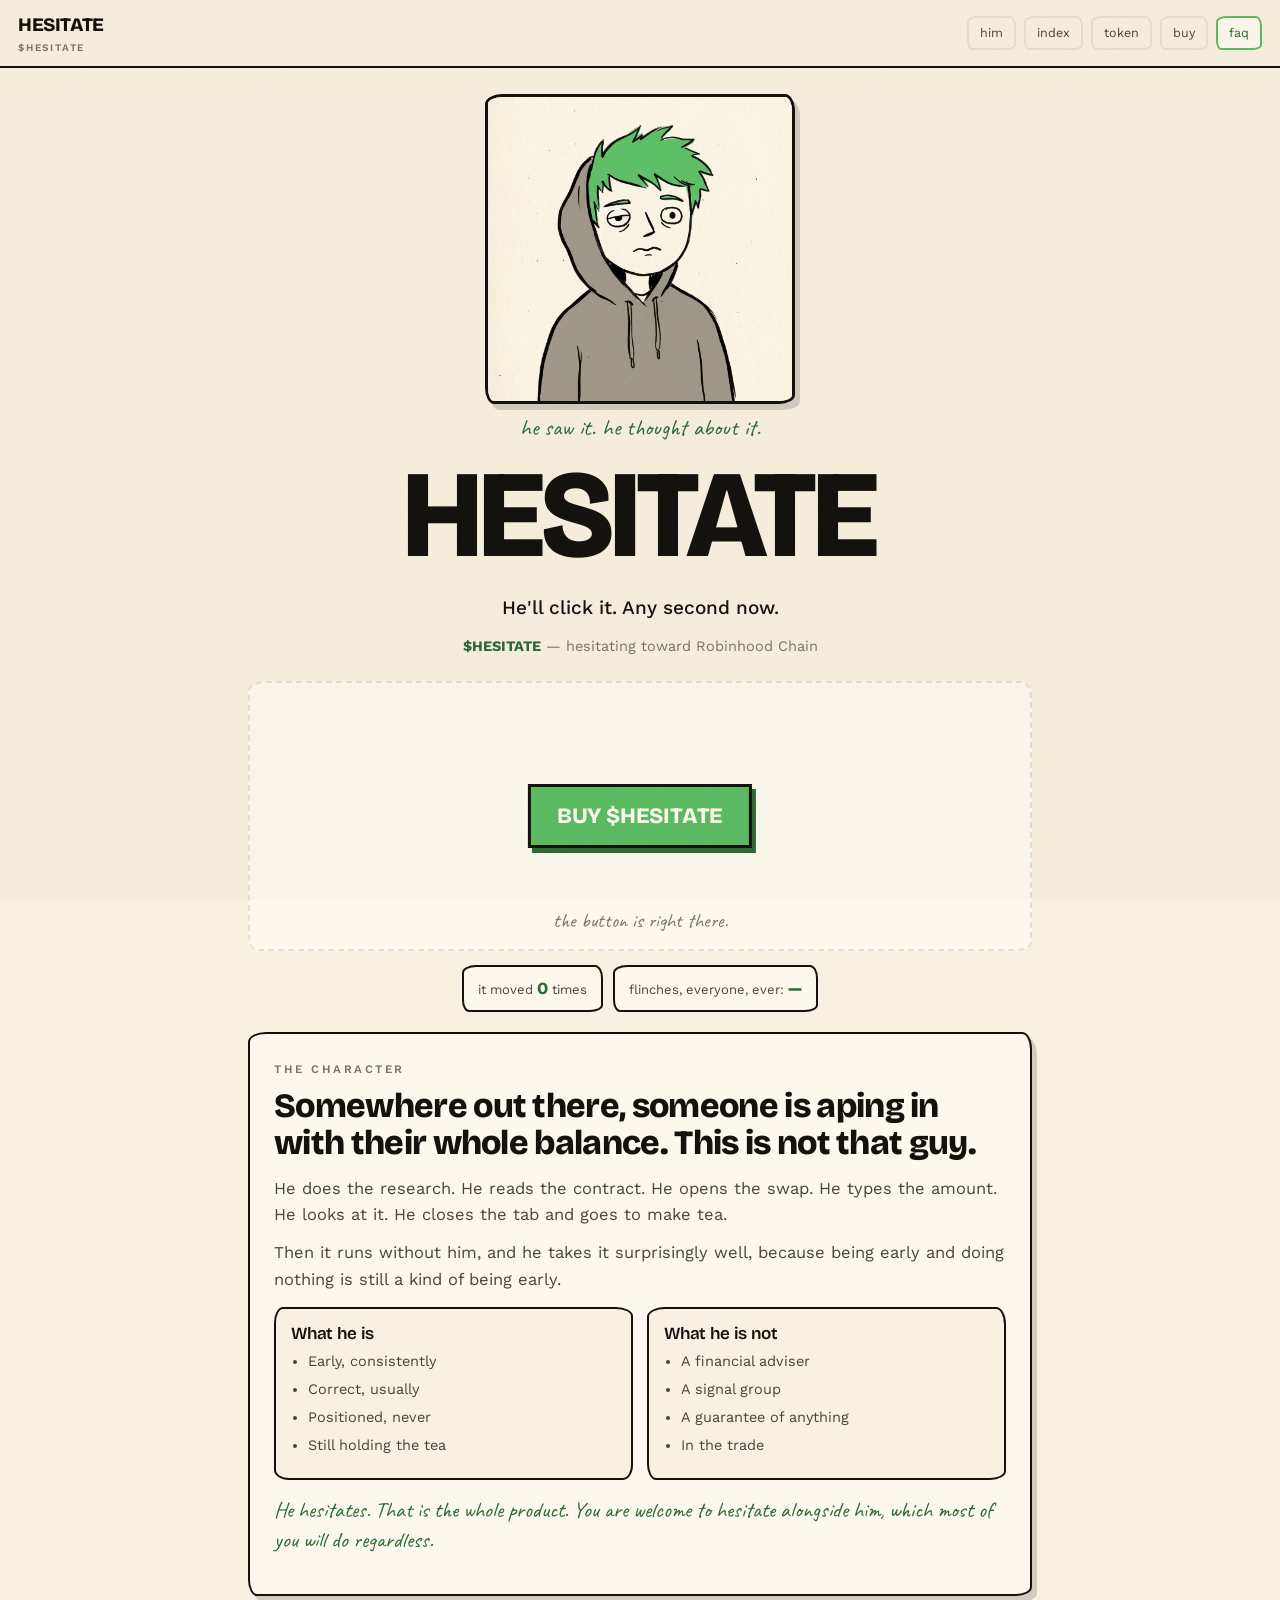
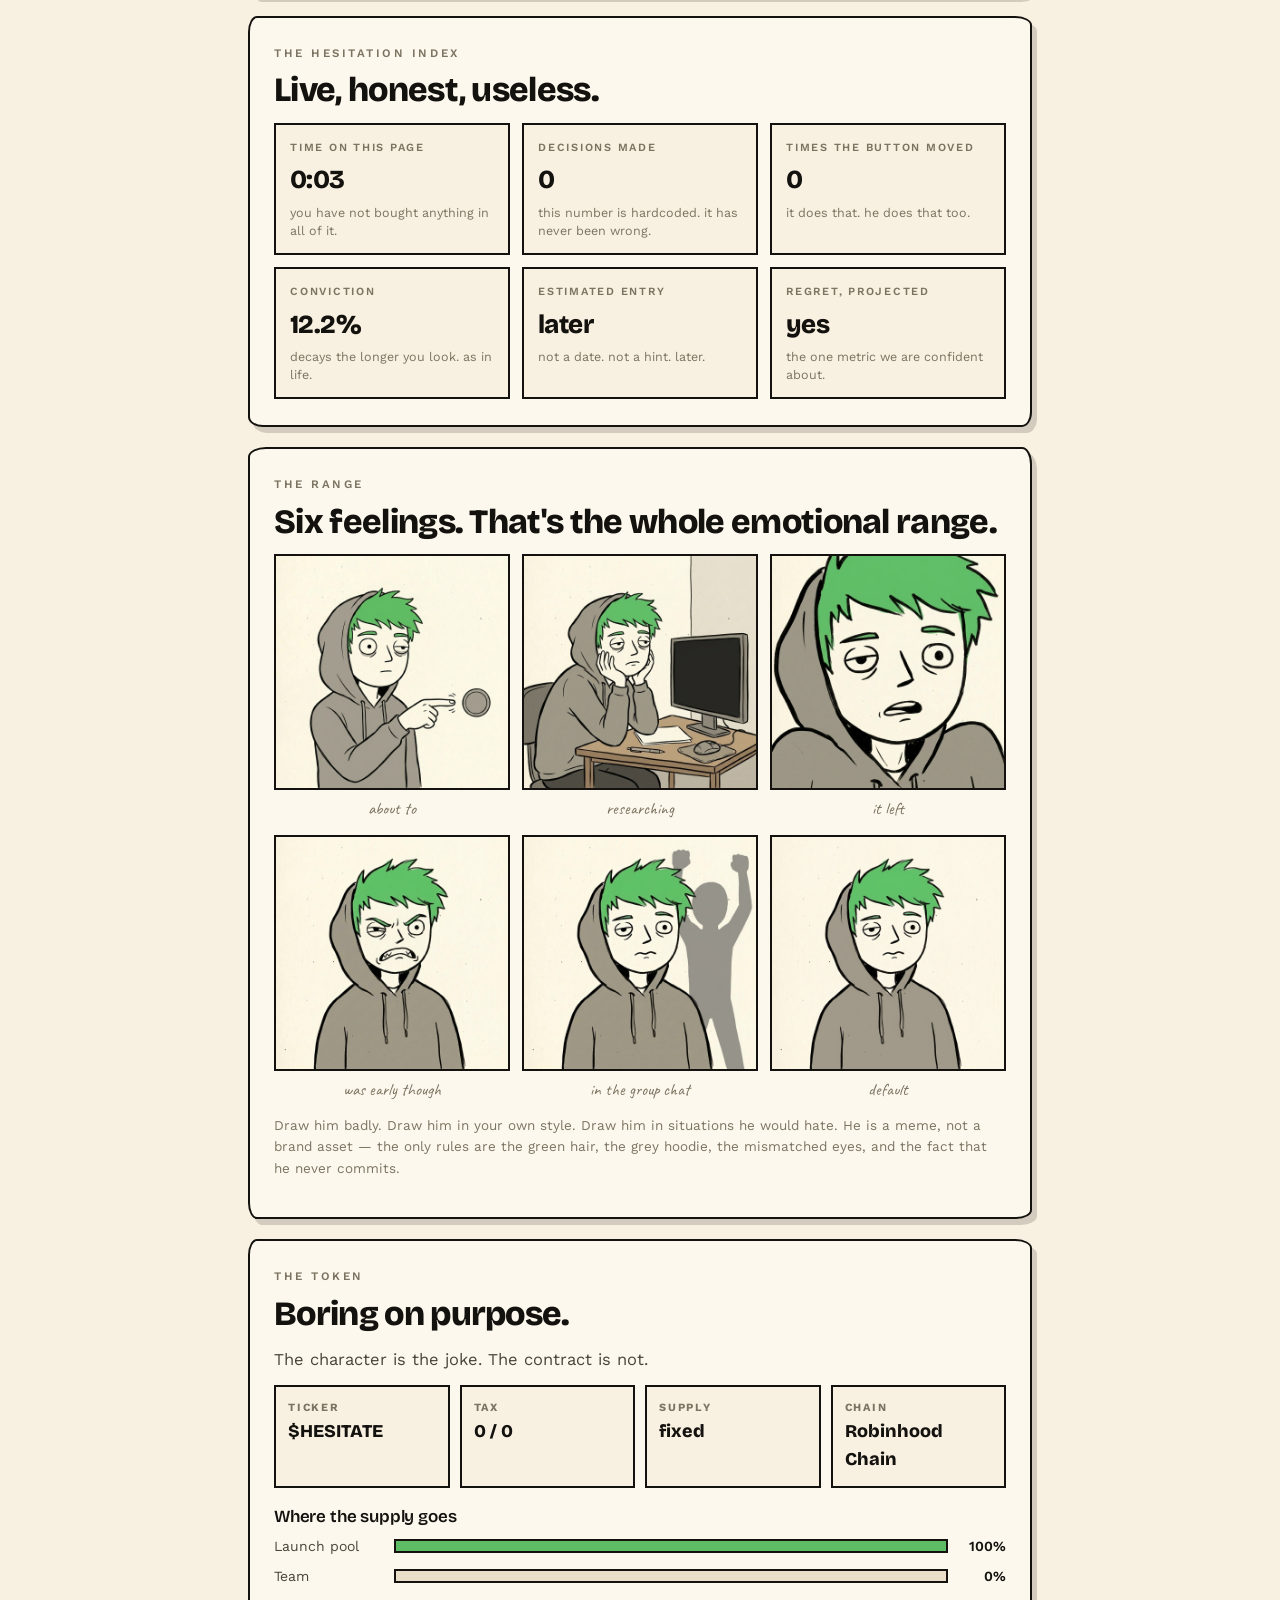
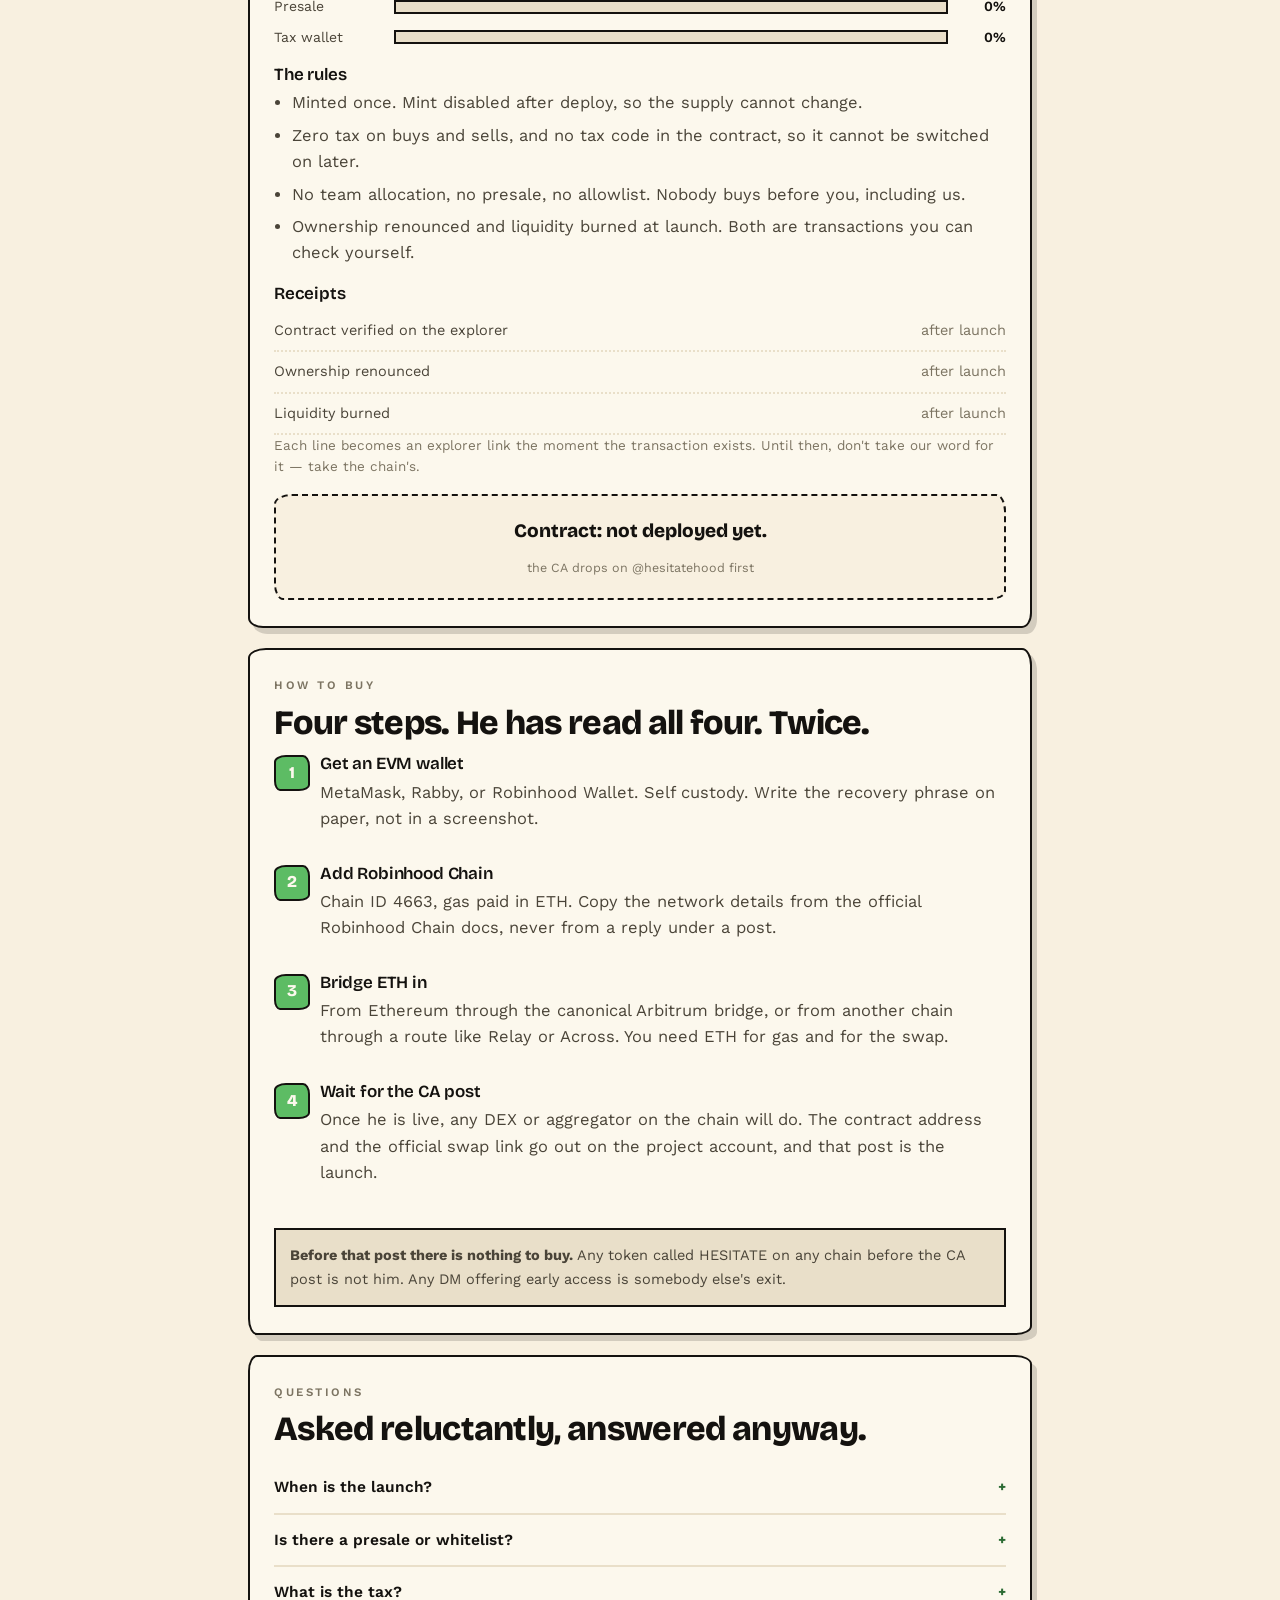
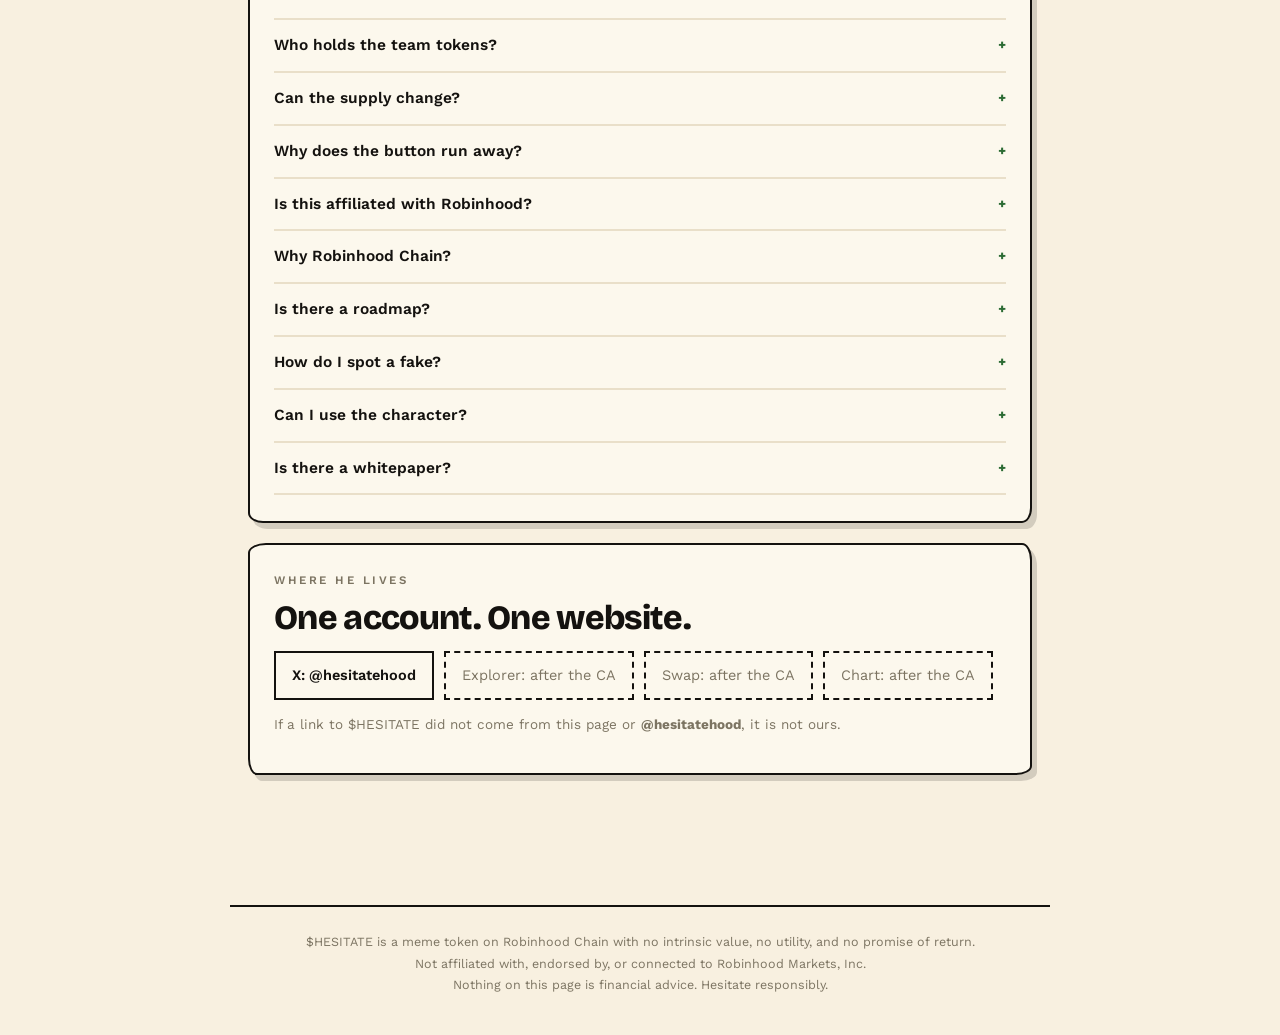
==== commit 045a46b5: "Set the X handle to @hesitatehood - CONFIG.handle in index.html, which fills the payoff line, the CA" ====
--- a/hesitate/index.html
+++ b/hesitate/index.html
@@ -380,7 +380,7 @@
       <span class="link soon">Swap: after the CA</span>
       <span class="link soon" id="chartLink">Chart: after the CA</span>
     </div>
-    <p class="small" style="margin-top:14px">If a link to $HESITATE did not come from this page or the official account, it is not ours.</p>
+    <p class="small" style="margin-top:14px">If a link to $HESITATE did not come from this page or <b id="officialAccount">the official account</b>, it is not ours.</p>
   </section>
 
 </main>
@@ -399,7 +399,7 @@
      Everything else on the page unlocks itself from these values.
   ------------------------------------------------------------------ */
   var CONFIG = {
-    handle:   '',   // e.g. 'hesitatecoin' — no @. leave '' and the page says "announced before launch"
+    handle:   'hesitatehood',   // no @. leave '' and the page says "announced before launch"
     ca:       '',   // contract address after deploy
     swap:     '',   // official swap link
     explorer: '',   // explorer link for the contract
@@ -514,8 +514,8 @@
      Same public counter service the sibling site uses. If it is unreachable
      the pill just stays quiet — nothing on the page depends on it.        */
   var CB = 'https://abacus.jasoncameron.dev',
-      GET = CB + '/get/hesitatecoin/flinches',
-      HIT = CB + '/hit/hesitatecoin/flinches';
+      GET = CB + '/get/hesitatehood/flinches',
+      HIT = CB + '/hit/hesitatehood/flinches';
   var gEl = $('gcount'), budget = 3;
   function read(r){ return r.json().then(function(j){
     return j.count !== undefined ? j.count : (j.value !== undefined ? j.value : (j.data && j.data.count));
@@ -540,6 +540,7 @@
   if (CONFIG.handle) {
     var h = '@' + CONFIG.handle, url = 'https://x.com/' + CONFIG.handle;
     $('payoffHandle').textContent = h;
+    $('officialAccount').textContent = h;
     $('caNote').textContent = 'the CA drops on ' + h + ' first';
     asLink($('xLink'), url, 'X: ' + h);
   }
